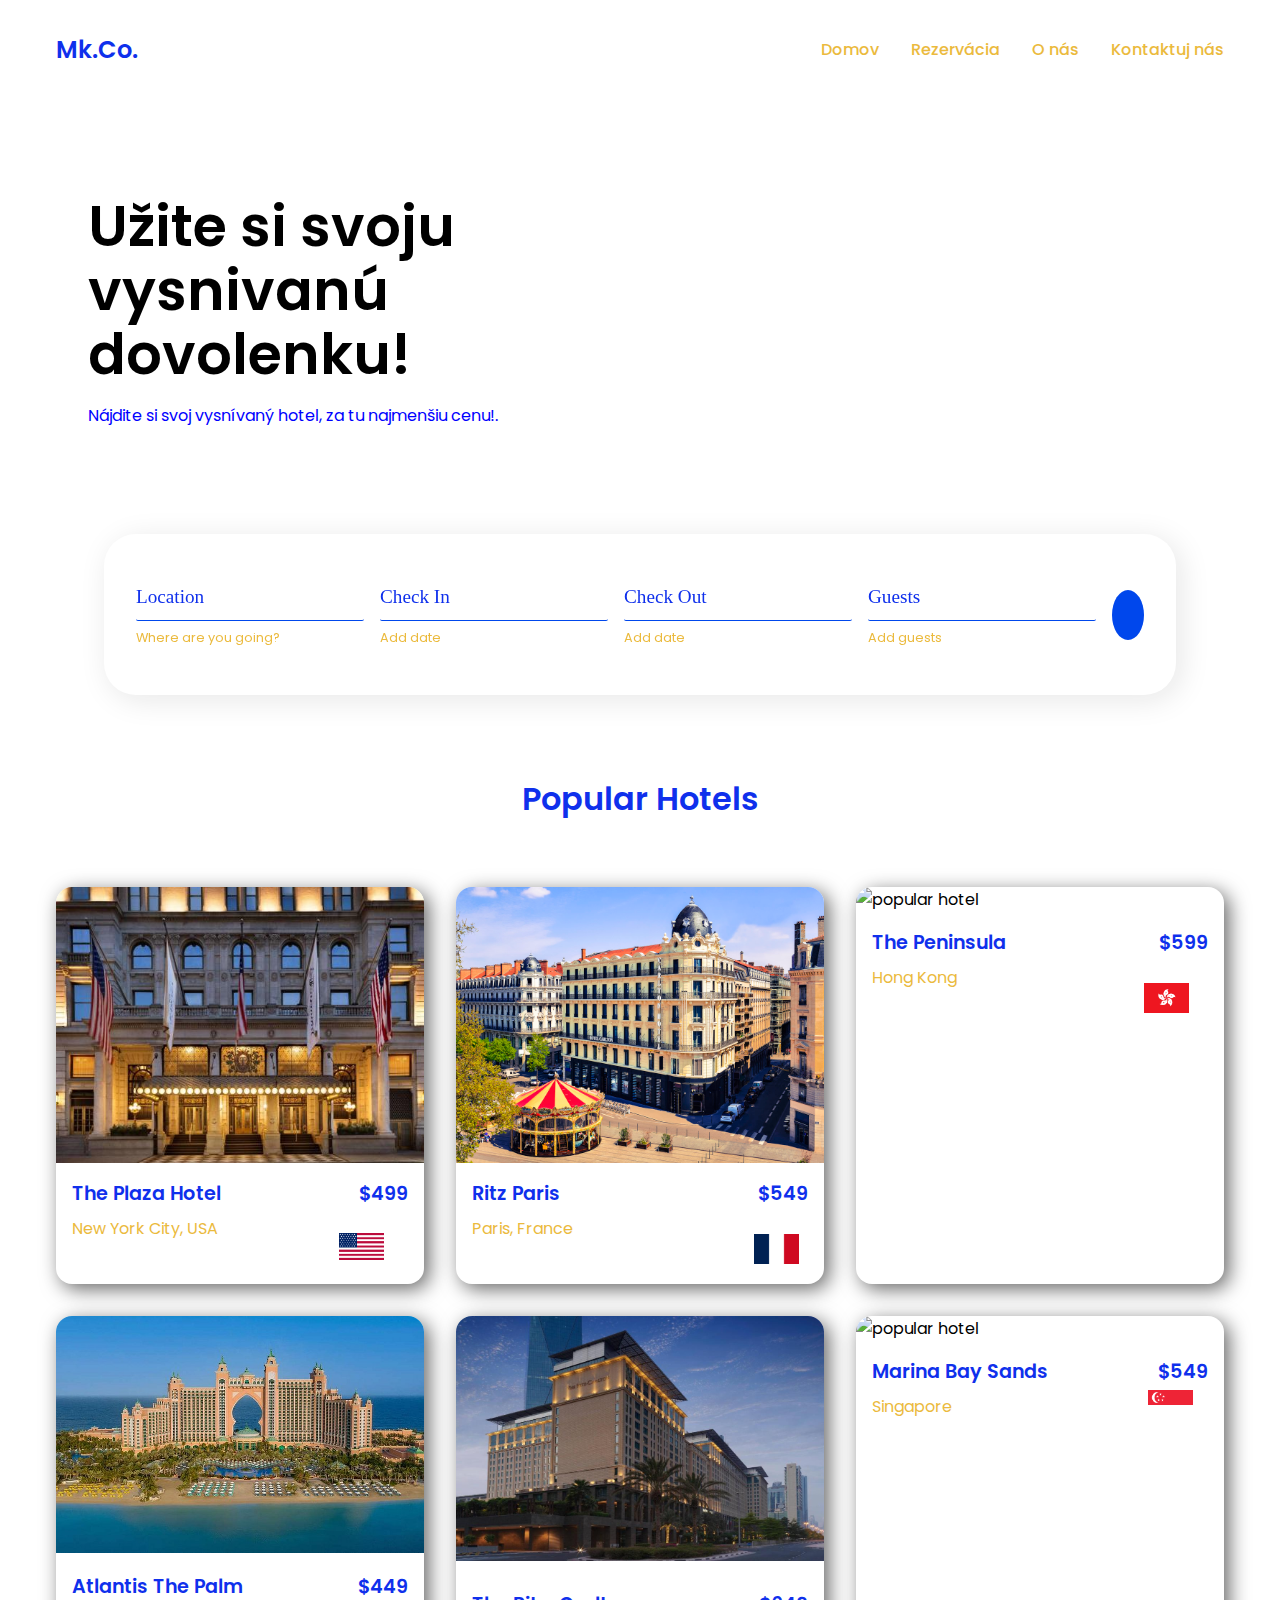
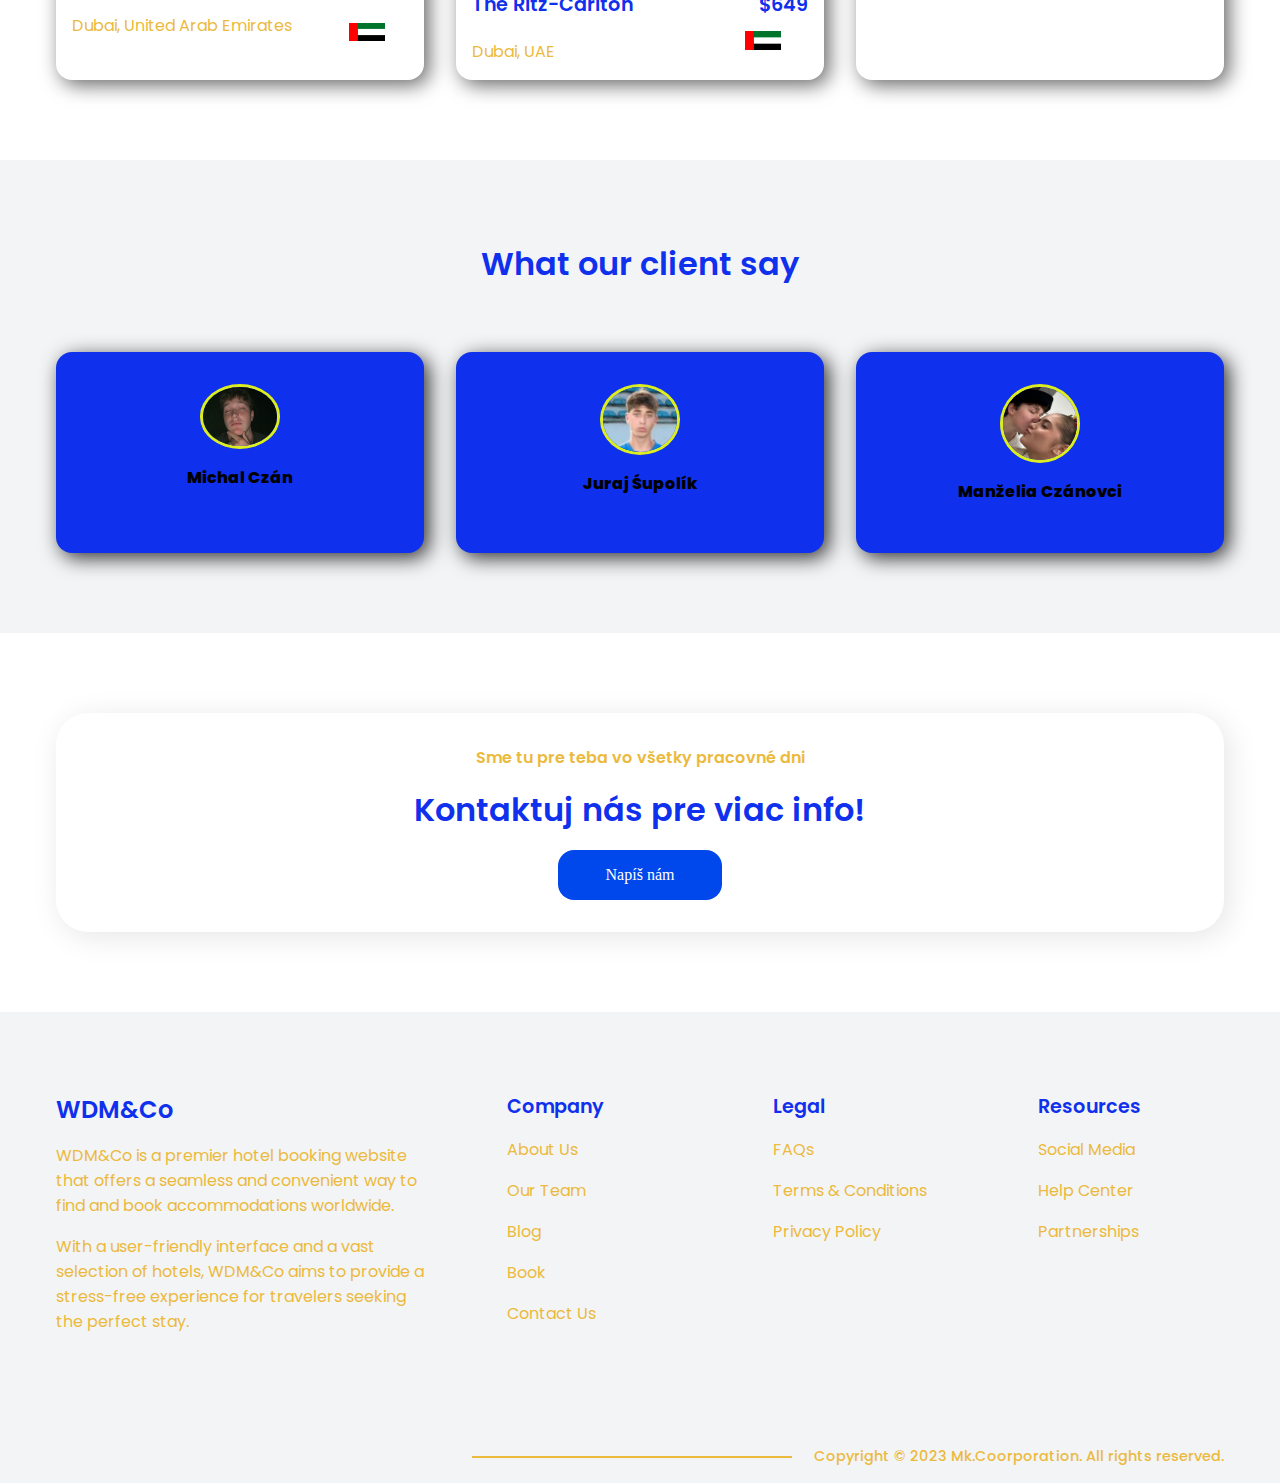
==== index.html @ 3f764daa "nvm" ====
<!DOCTYPE html>
<html lang="en">
  <head>
        <script src="https://kit.fontawesome.com/6d89e3ce5b.js" crossorigin="anonymous"></script>
        <meta charset="UTF-8" />
    <meta name="viewport" content="width=device-width, initial-scale=1.0" />
    <link
      href="https://cdn.jsdelivr.net/npm/remixicon@3.4.0/fonts/remixicon.css"
      rel="stylesheet"
      

    />
    <link rel="stylesheet" href="style.css" />
    <title>Web Design Mastery | WDM&Co</title>
  </head>
  <body>     
 
    <nav>
      <div class="nav__logo">Mk.Co.</div>
      <ul class="nav__links">
        <li class="link"><a href="index.html">Domov</a></li>
        <li class="link"><a href="rezervacia.html">Rezervácia</a></li>
        <li class="link"><a href="o nas.html">O nás</a></li>
        <li class="link"><a href="kontaktuj.html">Kontaktuj nás</a></li>
      </ul>
    </nav>
    <header class="section__container header__container">
      <div class="header__image__container">
        <div class="header__content">
          <h1>Užite si svoju vysnivanú dovolenku!</h1>
          <p>Nájdite si svoj vysnívaný hotel, za tu najmenšiu cenu!.</p>
        </div>
        <div class="booking__container">
          <form>
            <div class="form__group">
              <div class="input__group">
                <input type="text" />
                <label>Location</label>
              </div>
              <p>Where are you going?</p>
            </div>
            <div class="form__group">
              <div class="input__group">
                <input type="text" />
                <label>Check In</label>
              </div>
              <p>Add date</p>
            </div>
            <div class="form__group">
              <div class="input__group">
                <input type="text" />
                <label>Check Out</label>
              </div>
              <p>Add date</p>
            </div>
            <div class="form__group">
              <div class="input__group">
                <input type="text" />
                <label>Guests</label>
              </div>
              <p>Add guests</p>
            </div>
          </form>
          <button class="btn"><i class="ri-search-line"></i></button>
        </div>
      </div>
    </header>

    <section class="section__container popular__container">
      <h2 class="section__header">Popular Hotels</h2>
      <div class="popular__grid">
        <div class="popular__card">
          <img src="hotelll.jpg" alt="popular hotel" />
          <div class="popular__content">
            <div class="popular__card__header">
              <h4>The Plaza Hotel</h4>
              <h4>$499</h4>
            </div>
            <p>New York City, USA</p>
            <div class="usa">

                <img class="usa" src="usa.jpg" alt="vlajka">
            </div>
          </div>
        </div>
        <div class="popular__card">
          <img src="parishotel.jpg" alt="popular hotel" />
          <div class="popular__content">
            <div class="popular__card__header">
              <h4>Ritz Paris</h4>
              <div class="france">
                <img src="Flag_of_France.jpg" alt="fra">
              </div>
              <h4>$549</h4>
            </div>
            <p>Paris, France</p>
          </div>
        </div>
        <div class="popular__card">
          <img src="hotepls.jpg" alt="popular hotel" />
          <div class="popular__content">
            <div class="popular__card__header">
              <h4>The Peninsula</h4>
              <div class="honkkong">
                <img src="Flag_of_Hong_Kong.jpg" alt="honkkong">
              </div>
              <h4>$599</h4>
            </div>
            <p>Hong Kong</p>
          </div>
        </div>
        <div class="popular__card">
          <img src="dubajikhotel2.jpg" alt="popular hotel" />
          <div class="popular__content">
            <div class="popular__card__header">
              <h4>Atlantis The Palm</h4>
            <div class="uae1">              <img src="UAE.JPG" alt="uae1">
            </div>


              <h4>$449</h4>
            </div>
            <p>Dubai, United Arab Emirates</p>
          </div>
        </div>
        <div class="popular__card">
          <img src="dubaihotel.jpg" alt="popular hotel" />
          <div class="popular__content">
            <div class="popular__card__header">
              <h4>The Ritz-Carlton</h4>
              <div class="uae2">
                <img src="UAE.JPG" alt="uae2">
              </div>
              <h4>$649</h4>
            </div>
            <p>Dubai, UAE</p>
          </div>
        </div>
        <div class="popular__card">
          <img src="signhotel.jpg" alt="popular hotel" />
          <div class="popular__content">
            <div class="popular__card__header">
              <h4>Marina Bay Sands</h4>
              <div class="sign">
                <img src="sign.jpg" alt="signapore">

              </div>
              <h4>$549</h4>
            </div>
            <p>Singapore</p>
          </div>
        </div>
      </div>
    </section>

    <section class="client">
      <div class="section__container client__container">
        <h2 class="section__header">What our client say</h2>
        <div class="client__grid">
          <div class="client__card">
            <img src="IMG_1923.jpg" alt="client" />
            <h1>Michal Czán</h1>
            <i class="fa-solid fa-star"></i>
            <i class="fa-solid fa-star"></i>
            <i class="fa-solid fa-star"></i>
            <p>
              .
            </p>
          </div>
          <div class="client__card">
            <img src="IMG_3470 (1).jpg" alt="client" />
            <h1>Juraj Śupolík</h1>
            <i class="fa-solid fa-star"></i>
            <i class="fa-solid fa-star"></i>

            <p>


             .
            </p>
          </div>
          <div class="client__card">
            <div class="czanovci"><img src="53E61F3D-16E0-4D32-9222-6F4DFC616D36 (3).jpg" alt="client" />
            </div>
            <h1>Manželia Czánovci</h1>
                <i class="fa-solid fa-star"></i>
            <i class="fa-solid fa-star"></i>
            <i class="fa-solid fa-star"></i>
            <i class="fa-solid fa-star"></i>
            <i class="fa-solid fa-star"></i>
        
       
            <p> 

        
            </p>
          </div>
        </div>
      </div>
    </section>

    <section class="section__container">
      <div class="reward__container">
        <p>Sme tu pre teba vo všetky pracovné dni</p>
        <h4>Kontaktuj nás pre viac info!</h4>
        <button class="reward__btn">Napíš nám</button>
      </div>
    </section>

    <footer class="footer">
      <div class="section__container footer__container">
        <div class="footer__col">
          <h3>WDM&Co</h3>
          <p>
            WDM&Co is a premier hotel booking website that offers a seamless and
            convenient way to find and book accommodations worldwide.
          </p>
          <p>
            With a user-friendly interface and a vast selection of hotels,
            WDM&Co aims to provide a stress-free experience for travelers
            seeking the perfect stay.
          </p>
        </div>
        <div class="footer__col">
          <h4>Company</h4>
          <p>About Us</p>
          <p>Our Team</p>
          <p>Blog</p>
          <p>Book</p>
          <p>Contact Us</p>
        </div>
        <div class="footer__col">
          <h4>Legal</h4>
          <p>FAQs</p>
          <p>Terms & Conditions</p>
          <p>Privacy Policy</p>
        </div>
        <div class="footer__col">
          <h4>Resources</h4>
          <p>Social Media</p>
          <p>Help Center</p>
          <p>Partnerships</p>
        </div>
      </div>
      <div class="footer__bar">
        Copyright © 2023 Mk.Coorporation. All rights reserved.
      </div>
    </footer>
  </body>
</html>
---- style.css ----
@import url("https://fonts.googleapis.com/css2?family=Poppins:wght@400;500;600;700;800&display=swap");

:root {
  --primary-color: #0047ec;
  --primary-color-dark: #dcee1f;
  --text-dark: #0f30ec;
  --text-light: #ebba3d;
  --extra-light: #f3f4f6;
  --white: #ffffff;
  --max-width: 1200px;
}

* {
  margin: 0;
  padding: 0;

  box-sizing: border-box;
}

.section__container {
  max-width: var(--max-width);
  margin: auto;
  padding: 5rem 1rem;
}

.section__header {
  font-size: 2rem;
  font-weight: 600;
  color: var(--text-dark);
  text-align: center;
}

a {
  text-decoration: none;
}

img {
  width: 100%;
  display: flex;
}

body {
  font-family: "Poppins", sans-serif;
}

nav {
  max-width: var(--max-width);
  margin: auto;
  padding: 2rem 1rem;
  display: flex;
  align-items: center;
  justify-content: space-between;
}

.nav__logo {
  font-size: 1.5rem;
  font-weight: 600;
  color: var(--text-dark);
}

.nav__links {
  list-style: none;
  display: flex;
  align-items: center;
  gap: 2rem;
}

.link a {
  font-weight: 500;
  color: var(--text-light);
  transition: 0.3s;
}

.link a:hover {
  color: var(--primary-color);
}

.header__container {
  padding: 1rem 1rem 5rem 1rem;
}

.header__image__container {
  position: relative;
  min-height: 500px;
background-image: url(hotel-1.png);
  background-position: center center;
color: black;
  background-repeat: no-repeat;
  border-radius: 2rem;
}

.header__content {
  max-width: 600px;
  padding: 5rem 2rem;
}

.header__content h1 {
  margin-bottom: 1rem;
  font-size: 3.5rem;
  line-height: 4rem;
  font-weight: 600;

}

.header__content p {
  color: blue;
}

.booking__container {
  position: absolute;
  bottom: -5rem;
  left: 50%;
  transform: translateX(-50%);
  width: calc(100% - 6rem);
  display: flex;
  align-items: center;
  gap: 1rem;
  padding: 3rem 2rem;
  border-radius: 2rem;
  background-image: rgba(56, 33, 204, 0.7);
  -webkit-backdrop-filter: blur(10px);
  backdrop-filter: blur(10px);
  box-shadow: 5px 5px 30px rgba(19, 19, 17, 0.1);
}

.booking__container form {
  width: 100%;
  flex: 1;
  display: grid;
  grid-template-columns: repeat(4, 1fr);
  gap: 1rem;
}

.booking__container .input__group {
  width: 100%;
  position: relative;
}

.booking__container label {
  position: absolute;
  top: 50%;
  left: 0;
  transform: translateY(-50%);
  font-size: 1.2rem;
  font-weight: 500;
  color: var(--text-dark);
  pointer-events: none;
  transition: 0.3s;
}

.booking__container input {
  width: 100%;
  padding: 10px 0;
  font-size: 1rem;
  outline: none;
  border: none;
  background-color: transparent;
  border-bottom: 1px solid var(--primary-color);
  color: var(--text-dark);
}

.booking__container input:focus ~ label {
  font-size: 0.8rem;
  top: 0;
}

.booking__container .form__group p {
  margin-top: 0.5rem;
  font-size: 0.8rem;
  color: var(--text-light);
}

.booking__container .btn {
  padding: 1rem;
  outline: none;
  border: none;
  font-size: 1.5rem;
  color: var(--white);
  background-color: var(--primary-color);
  border-radius: 100%;
  cursor: pointer;
  transition: 0.3s;
}
.usa{
    position: relative;
    height: 3vh;
    width: 5vh;
    left: 70%;
    bottom: 30%;
}
.france{
    position: relative;
    height: 3vh;
    width: 5vh;
    left: 35%;
    top: 6vh;
    
}
.honkkong{
    position: relative;
    height: 3vh;
    width: 5vh;
    top: 6vh;
    left: 25%;
    
}
.uae1{
position: relative;
height: 4vh;
width: 4vh;
top: 6vh;
left: 20%;
}
.uae2{
    position: relative;
    height: 6vh;
    width: 4vh;
    top: 6vh;

    left: 20%;
}
.sign{
    position: relative;
    height: 3vh;
    width: 5vh;
    top: 3.5vh;
    left: 20%;


}
.booking__container .btn:hover {
  background-color: var(--primary-color-dark);
}

.popular__grid {
  margin-top: 4rem;
  display: grid;
  grid-template-columns: repeat(3, 1fr);
  gap: 2rem;
}

.popular__card {
  overflow: hidden;
  border-radius: 1rem;
  box-shadow: 5px 5px 20px rgba(0, 0, 0, 0.6);
}

.popular__content {
  padding: 1rem;
}

.popular__card__header {
  display: flex;
  align-items: center;
  justify-content: space-between;
  gap: 1rem;
  margin-bottom: 0.5rem;
}

.popular__card__header h4 {
  font-size: 1.2rem;
  font-weight: 600;
  color: var(--text-dark);
}

.popular__content p {
  color: var(--text-light);
}

.client {
  background-color: var(--extra-light);
}

.client__grid {
  margin-top: 4rem;
  display: grid;
  grid-template-columns: repeat(3, 1fr);
  gap: 2rem;
}

.client__card {
  padding: 2rem;
  background-color: #0f30ec;
  border-radius: 1rem;
  box-shadow: 5px 5px 20px rgba(0, 0, 0, 0.8);
  text-align: center;

}

.client__card img {
  max-width: 80px;
  margin: auto;
  margin-bottom: 1rem;
  border-radius: 50%;
  border-style: solid;
  border-color: #dcee1f;
}
.client__card h1{
  text-align: center;
  font-size: medium;
  font-weight: 800;

}
.client__card p {
  text-align: center;
  color: var(--text-dark);
}


.fa-star{
color: yellow;
justify-content: space-between ;
align-items: center;
border-style: hidden;
border-color: black;


}

.reward__container {
  padding: 2rem;
  text-align: center;
  border-radius: 2rem;
  box-shadow: 5px 5px 30px rgba(0, 0, 0, 0.1);
}

.reward__container p {
  margin-bottom: 1rem;
  font-weight: 600;
  color: var(--text-light);
}

.reward__container h4 {
  max-width: 500px;
  margin: auto;
  margin-bottom: 1rem;
  font-size: 2rem;
  font-weight: 600;
  color: var(--text-dark);
}

.reward__btn {
  padding: 1rem 3rem;
  outline: none;
  border: none;
  font-size: 1rem;
  color: var(--white);
  background-color: var(--primary-color);
  border-radius: 1rem;
  cursor: pointer;
  transition: 0.3s;
}

.reward__btn:hover {
  background-color: var(--primary-color-dark);
}

.footer {
  background-color: var(--extra-light);
}

.footer__container {
  display: grid;
  grid-template-columns: 2fr repeat(3, 1fr);
  gap: 5rem;
}

.footer__col h3 {
  margin-bottom: 1rem;
  font-size: 1.5rem;
  font-weight: 600;
  color: var(--text-dark);
}

.footer__col h4 {
  margin-bottom: 1rem;
  font-size: 1.2rem;
  font-weight: 600;
  color: var(--text-dark);
}

.footer__col p {
  margin-bottom: 1rem;
  color: var(--text-light);
  cursor: pointer;
  transition: 0.3s;
}

.footer__col p:hover {
  color: var(--text-dark);
}

.footer__bar {
  position: relative;
  max-width: var(--max-width);
  margin: auto;
  padding: 1rem;
  font-size: 0.9rem;
  font-weight: 500;
  color: var(--text-light);
  text-align: right;
  overflow: hidden;
}

.footer__bar::before {
  position: absolute;
  content: "";
  top: 50%;
  right: 28rem;
  transform: translateY(-50%);
  width: 20rem;
  height: 2px;
  background-color: var(--text-light);
}

@media (width < 900px) {
  .booking__container form {
    grid-template-columns: repeat(2, 1fr);
  }

  .popular__grid {
    grid-template-columns: repeat(2, 1fr);
    gap: 1rem;
  }

  .client__grid {
    grid-template-columns: repeat(2, 1fr);
    gap: 1rem;
  }

  .footer__container {
    grid-template-columns: repeat(2, 1fr);
  }
}

@media (width < 600px) {
  .nav__links {
    display: none;
  }

  .header__container {
    padding-bottom: 25rem;
  }

  .booking__container {
    flex-direction: column;
    bottom: -25rem;
  }

  .booking__container form {
    grid-template-columns: repeat(1, 1fr);
  }

  .popular__grid {
    grid-template-columns: repeat(1, 1fr);
  }

  .client__grid {
    grid-template-columns: repeat(1, 1fr);
  }

  .footer__container {
    gap: 2rem;
  }
}


div.elem-group {
  margin: 20px 0;
}

div.elem-group.inlined {
  width: 49%;
  display: inline-block;
  float: left;
  margin-left: 1%;
}

label {
  display: block;
  font-family: 'Nanum Gothic';
  padding-bottom: 10px;
  font-size: 1.25em;
}

input, select, textarea {
  border-radius: 2px;
  border: 2px solid #777;
  box-sizing: border-box;
  font-size: 1.25em;
  font-family: 'Nanum Gothic';
  width: 100%;
  padding: 10px;
  
}

div.elem-group.inlined input {
  width: 95%;
  display: inline-block;
}

textarea {
  height: 250px;
}

hr {
  border: 1px dotted #ccc;
}

button {
  height: 50px;
  background: orange;
  border: none;
  color: white;
  font-size: 1.25em;
  font-family: 'Nanum Gothic';
  border-radius: 4px;
  cursor: pointer;
}

button:hover {
  border: 2px solid black;
}
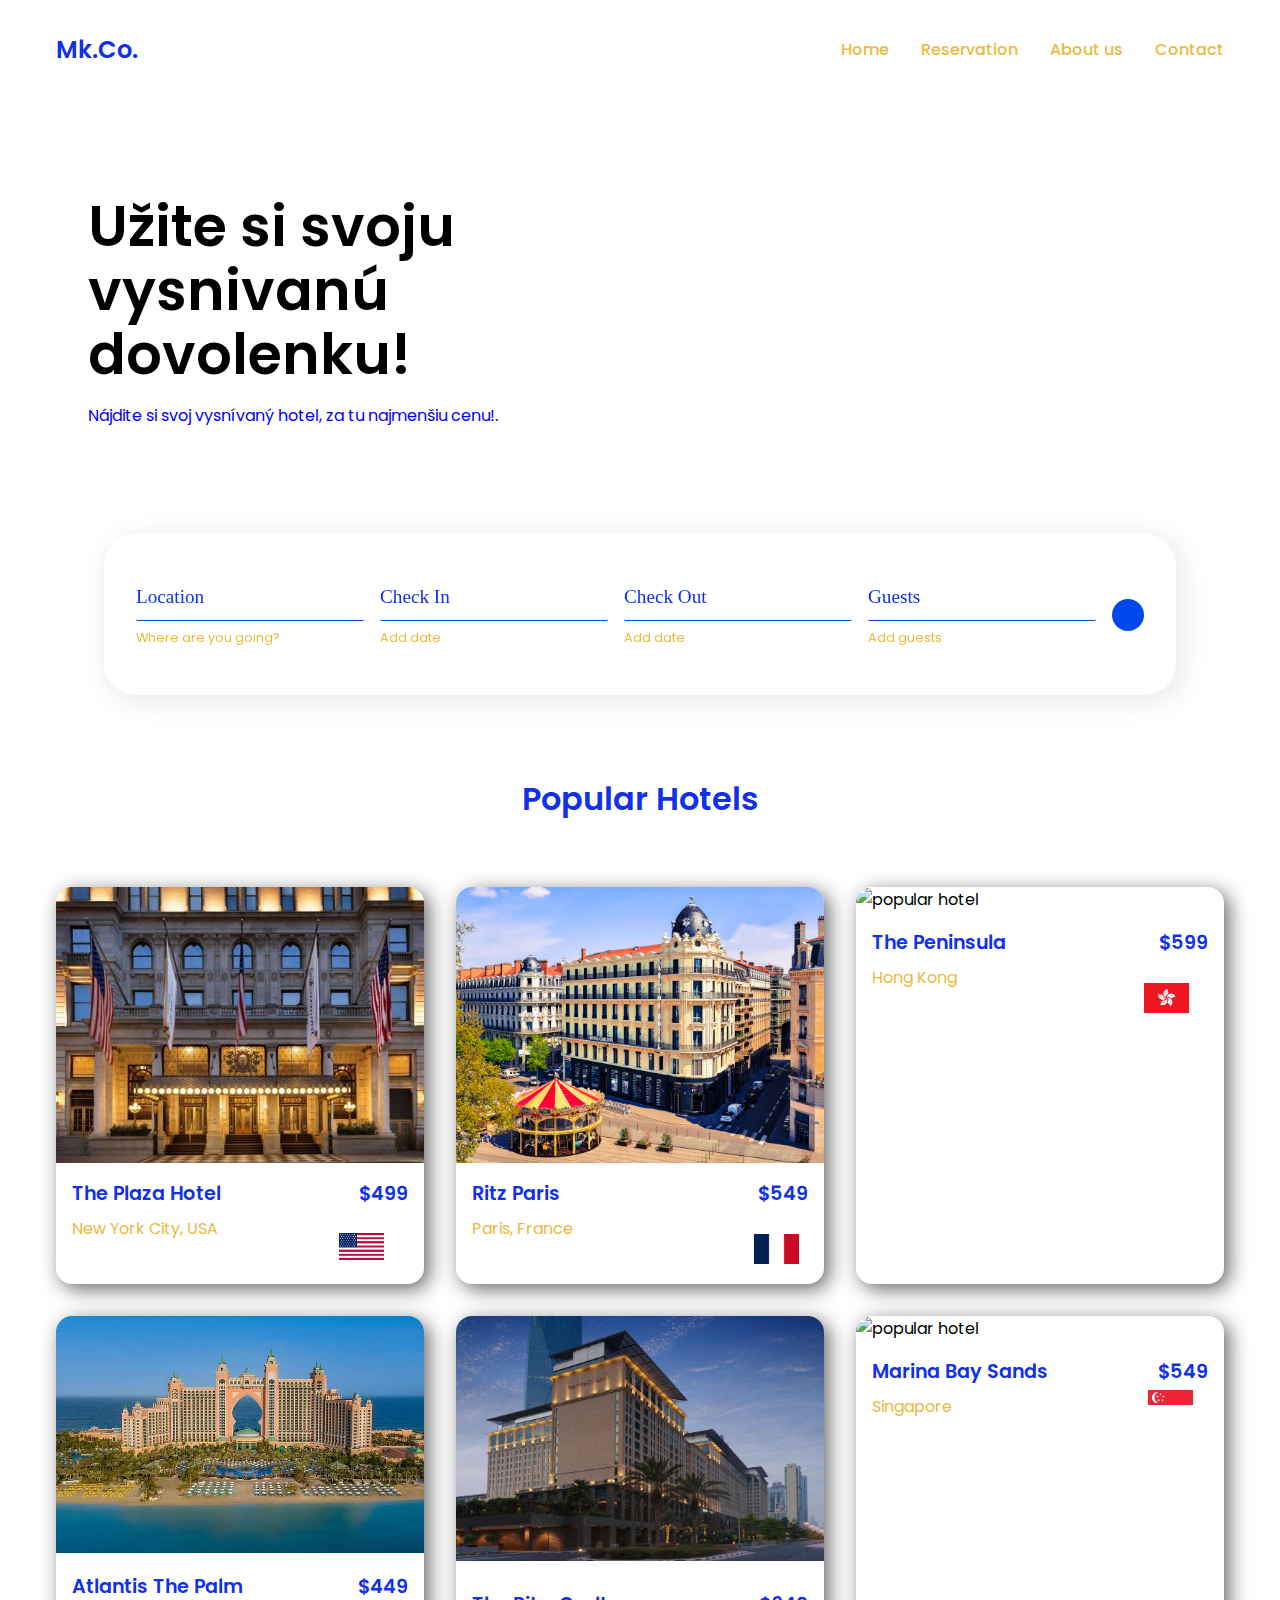
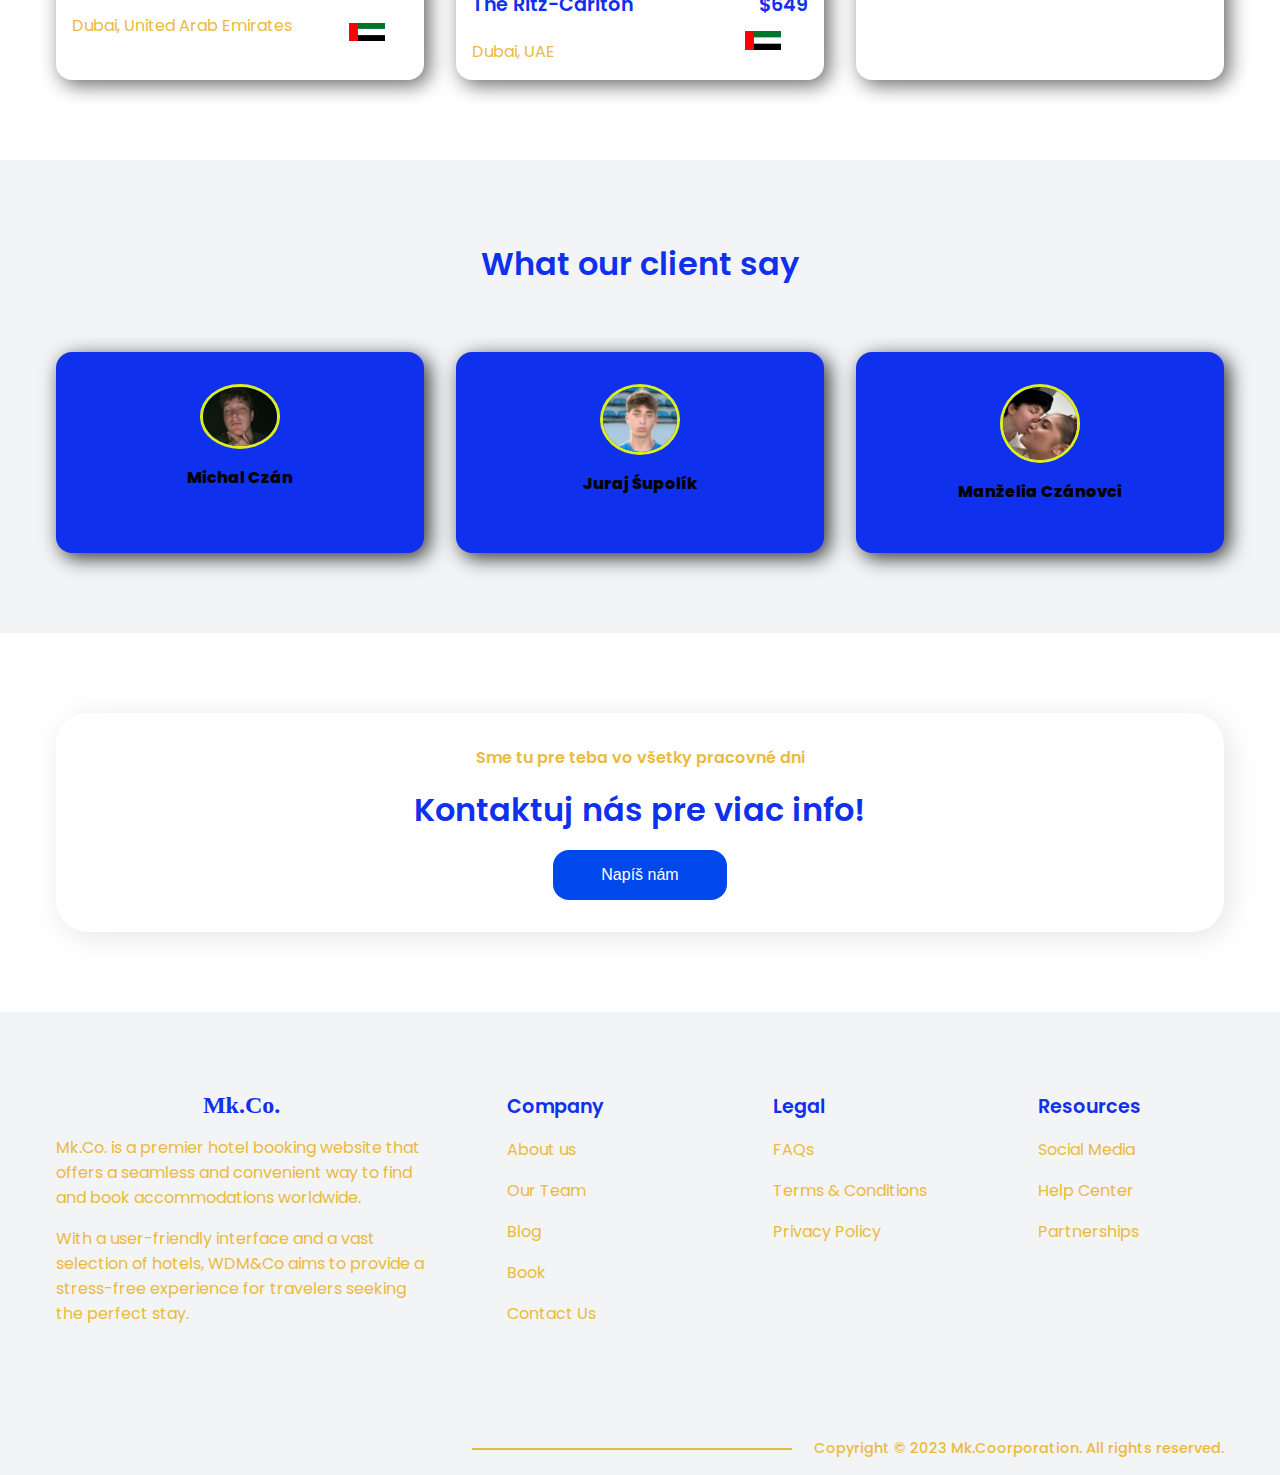
==== commit c5813b84: "hgxg" ====
--- a/index.html
+++ b/index.html
@@ -1,27 +1,27 @@
 <!DOCTYPE html>
 <html lang="en">
   <head>
-        <script src="https://kit.fontawesome.com/6d89e3ce5b.js" crossorigin="anonymous"></script>
-        <meta charset="UTF-8" />
+    <script
+      src="https://kit.fontawesome.com/6d89e3ce5b.js"
+      crossorigin="anonymous"
+    ></script>
+    <meta charset="UTF-8" />
     <meta name="viewport" content="width=device-width, initial-scale=1.0" />
     <link
       href="https://cdn.jsdelivr.net/npm/remixicon@3.4.0/fonts/remixicon.css"
       rel="stylesheet"
-      
-
     />
     <link rel="stylesheet" href="style.css" />
     <title>Web Design Mastery | WDM&Co</title>
   </head>
-  <body>     
- 
+  <body>
     <nav>
       <div class="nav__logo">Mk.Co.</div>
       <ul class="nav__links">
-        <li class="link"><a href="index.html">Domov</a></li>
-        <li class="link"><a href="rezervacia.html">Rezervácia</a></li>
-        <li class="link"><a href="o nas.html">O nás</a></li>
-        <li class="link"><a href="kontaktuj.html">Kontaktuj nás</a></li>
+        <li class="link"><a href="index.html">Home</a></li>
+        <li class="link"><a href="rezervacia.html">Reservation</a></li>
+        <li class="link"><a href="o nas.html">About us</a></li>
+        <li class="link"><a href="kontaktuj.html">Contact</a></li>
       </ul>
     </nav>
     <header class="section__container header__container">
@@ -78,8 +78,7 @@
             </div>
             <p>New York City, USA</p>
             <div class="usa">
-
-                <img class="usa" src="usa.jpg" alt="vlajka">
+              <img class="usa" src="usa.jpg" alt="vlajka" />
             </div>
           </div>
         </div>
@@ -89,7 +88,7 @@
             <div class="popular__card__header">
               <h4>Ritz Paris</h4>
               <div class="france">
-                <img src="Flag_of_France.jpg" alt="fra">
+                <img src="Flag_of_France.jpg" alt="fra" />
               </div>
               <h4>$549</h4>
             </div>
@@ -102,7 +101,7 @@
             <div class="popular__card__header">
               <h4>The Peninsula</h4>
               <div class="honkkong">
-                <img src="Flag_of_Hong_Kong.jpg" alt="honkkong">
+                <img src="Flag_of_Hong_Kong.jpg" alt="honkkong" />
               </div>
               <h4>$599</h4>
             </div>
@@ -114,9 +113,7 @@
           <div class="popular__content">
             <div class="popular__card__header">
               <h4>Atlantis The Palm</h4>
-            <div class="uae1">              <img src="UAE.JPG" alt="uae1">
-            </div>
-
+              <div class="uae1"><img src="UAE.JPG" alt="uae1" /></div>
 
               <h4>$449</h4>
             </div>
@@ -129,7 +126,7 @@
             <div class="popular__card__header">
               <h4>The Ritz-Carlton</h4>
               <div class="uae2">
-                <img src="UAE.JPG" alt="uae2">
+                <img src="UAE.JPG" alt="uae2" />
               </div>
               <h4>$649</h4>
             </div>
@@ -142,8 +139,7 @@
             <div class="popular__card__header">
               <h4>Marina Bay Sands</h4>
               <div class="sign">
-                <img src="sign.jpg" alt="signapore">
-
+                <img src="sign.jpg" alt="signapore" />
               </div>
               <h4>$549</h4>
             </div>
@@ -163,9 +159,7 @@
             <i class="fa-solid fa-star"></i>
             <i class="fa-solid fa-star"></i>
             <i class="fa-solid fa-star"></i>
-            <p>
-              .
-            </p>
+            <p>.</p>
           </div>
           <div class="client__card">
             <img src="IMG_3470 (1).jpg" alt="client" />
@@ -173,27 +167,23 @@
             <i class="fa-solid fa-star"></i>
             <i class="fa-solid fa-star"></i>
 
-            <p>
-
-
-             .
-            </p>
+            <p>.</p>
           </div>
           <div class="client__card">
-            <div class="czanovci"><img src="53E61F3D-16E0-4D32-9222-6F4DFC616D36 (3).jpg" alt="client" />
+            <div class="czanovci">
+              <img
+                src="53E61F3D-16E0-4D32-9222-6F4DFC616D36 (3).jpg"
+                alt="client"
+              />
             </div>
             <h1>Manželia Czánovci</h1>
-                <i class="fa-solid fa-star"></i>
-            <i class="fa-solid fa-star"></i>
-            <i class="fa-solid fa-star"></i>
-            <i class="fa-solid fa-star"></i>
-            <i class="fa-solid fa-star"></i>
-        
-       
-            <p> 
-
-        
-            </p>
+            <i class="fa-solid fa-star"></i>
+            <i class="fa-solid fa-star"></i>
+            <i class="fa-solid fa-star"></i>
+            <i class="fa-solid fa-star"></i>
+            <i class="fa-solid fa-star"></i>
+
+            <p></p>
           </div>
         </div>
       </div>
@@ -210,9 +200,9 @@
     <footer class="footer">
       <div class="section__container footer__container">
         <div class="footer__col">
-          <h3>WDM&Co</h3>
+          <h3>Mk.Co.</h3>
           <p>
-            WDM&Co is a premier hotel booking website that offers a seamless and
+            Mk.Co. is a premier hotel booking website that offers a seamless and
             convenient way to find and book accommodations worldwide.
           </p>
           <p>
@@ -223,14 +213,14 @@
         </div>
         <div class="footer__col">
           <h4>Company</h4>
-          <p>About Us</p>
+          <p>About us</p>
           <p>Our Team</p>
           <p>Blog</p>
           <p>Book</p>
           <p>Contact Us</p>
         </div>
         <div class="footer__col">
-          <h4>Legal</h4>
+          <h4 class="">Legal</h4>
           <p>FAQs</p>
           <p>Terms & Conditions</p>
           <p>Privacy Policy</p>
@@ -247,4 +237,4 @@
       </div>
     </footer>
   </body>
-</html>+</html>
--- a/style.css
+++ b/style.css
@@ -507,17 +507,111 @@
   border: 1px dotted #ccc;
 }
 
-button {
-  height: 50px;
-  background: orange;
-  border: none;
-  color: white;
-  font-size: 1.25em;
-  font-family: 'Nanum Gothic';
-  border-radius: 4px;
-  cursor: pointer;
-}
+
 
 button:hover {
   border: 2px solid black;
 }
+
+.container {
+    display: flex;
+    overflow: hidden;
+    justify-content: center;
+    align-items: center;
+    padding top: 10vh;
+    height: 100vh;
+    
+    align-items: center;
+    justify-content: center;
+position: relative;
+bottom: 17vh;
+
+
+    
+  }
+  .container > div {
+    background-color: #f1f1f1;
+box-shadow: 10px 5px rgba(0, 0, 0, 0.1);
+text-align: center;
+
+    font-size: 30px;
+
+    align-items: center;
+    justify-content: center;
+    width: 80%;
+    height: 80%;
+
+   
+    }
+h3{
+
+  font-family: 'Abril Fatface', serif;
+text-align: center;
+color: blue;
+font-weight: 800;
+font-size: larger;
+}
+.nvmm{
+padding: 15px 10px 10px 20px;
+overflow: visible;
+font-size: smaller;
+color: rgb(0, 0, 0);
+font-family:  'Heebo', sans-serif;
+color: #0f30ec;
+}
+.wlcm{
+
+font-weight: 100;
+font-size: smaller;
+color: black;
+font-family: 'Heebo', sans-serif;
+
+padding:4vh 1vh 5vh 2vh ;
+}
+.fa-sun{
+justify-content: space-between;
+align-items: center;
+position: initial;
+color: rgb(211, 211, 18);
+
+
+
+
+
+}
+.nadpis{
+
+position: relative;
+bottom: 15vh;
+left: 47vh;
+font-weight: bold;
+font-family: 'Lucida Sans', 'Lucida Sans Regular', 'Lucida Grande', 'Lucida Sans Unicode', Geneva, Verdana, sans-serif;
+font-size: x-large;
+color: brown;
+
+
+}
+.ktosme{
+  position: relative;
+bottom: 10vh;
+left: 56vh;
+font-weight: 800;
+font-family: Verdana, Geneva, Tahoma, sans-serif;
+font-size: x-large;
+color: rgb(236, 97, 17);
+}
+.kontakt{
+  display: flex;
+
+  overflow: hidden;
+  justify-content: center;
+  align-items: center;
+  padding top: 10vh;
+  height: 100vh;
+  
+  align-items: center;
+  justify-content: center;
+position: relative;
+bottom: 17vh;
+
+}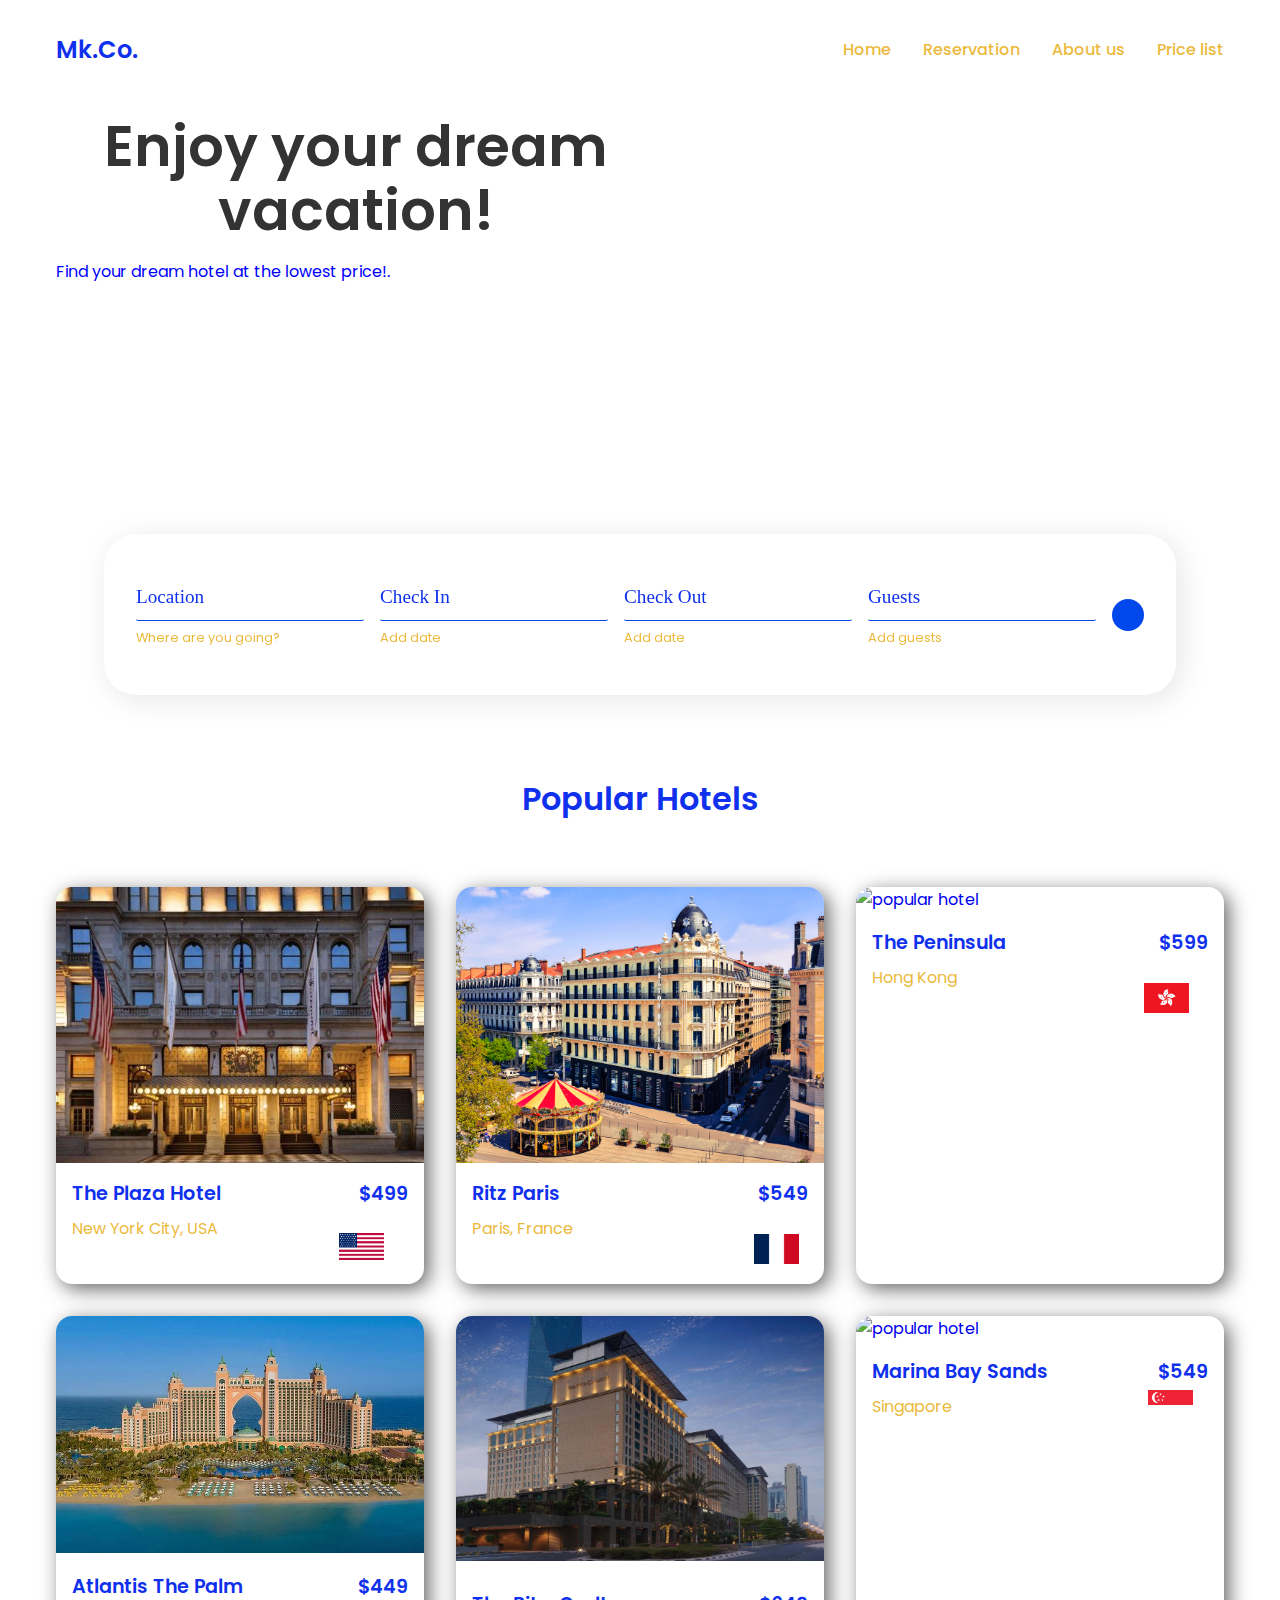
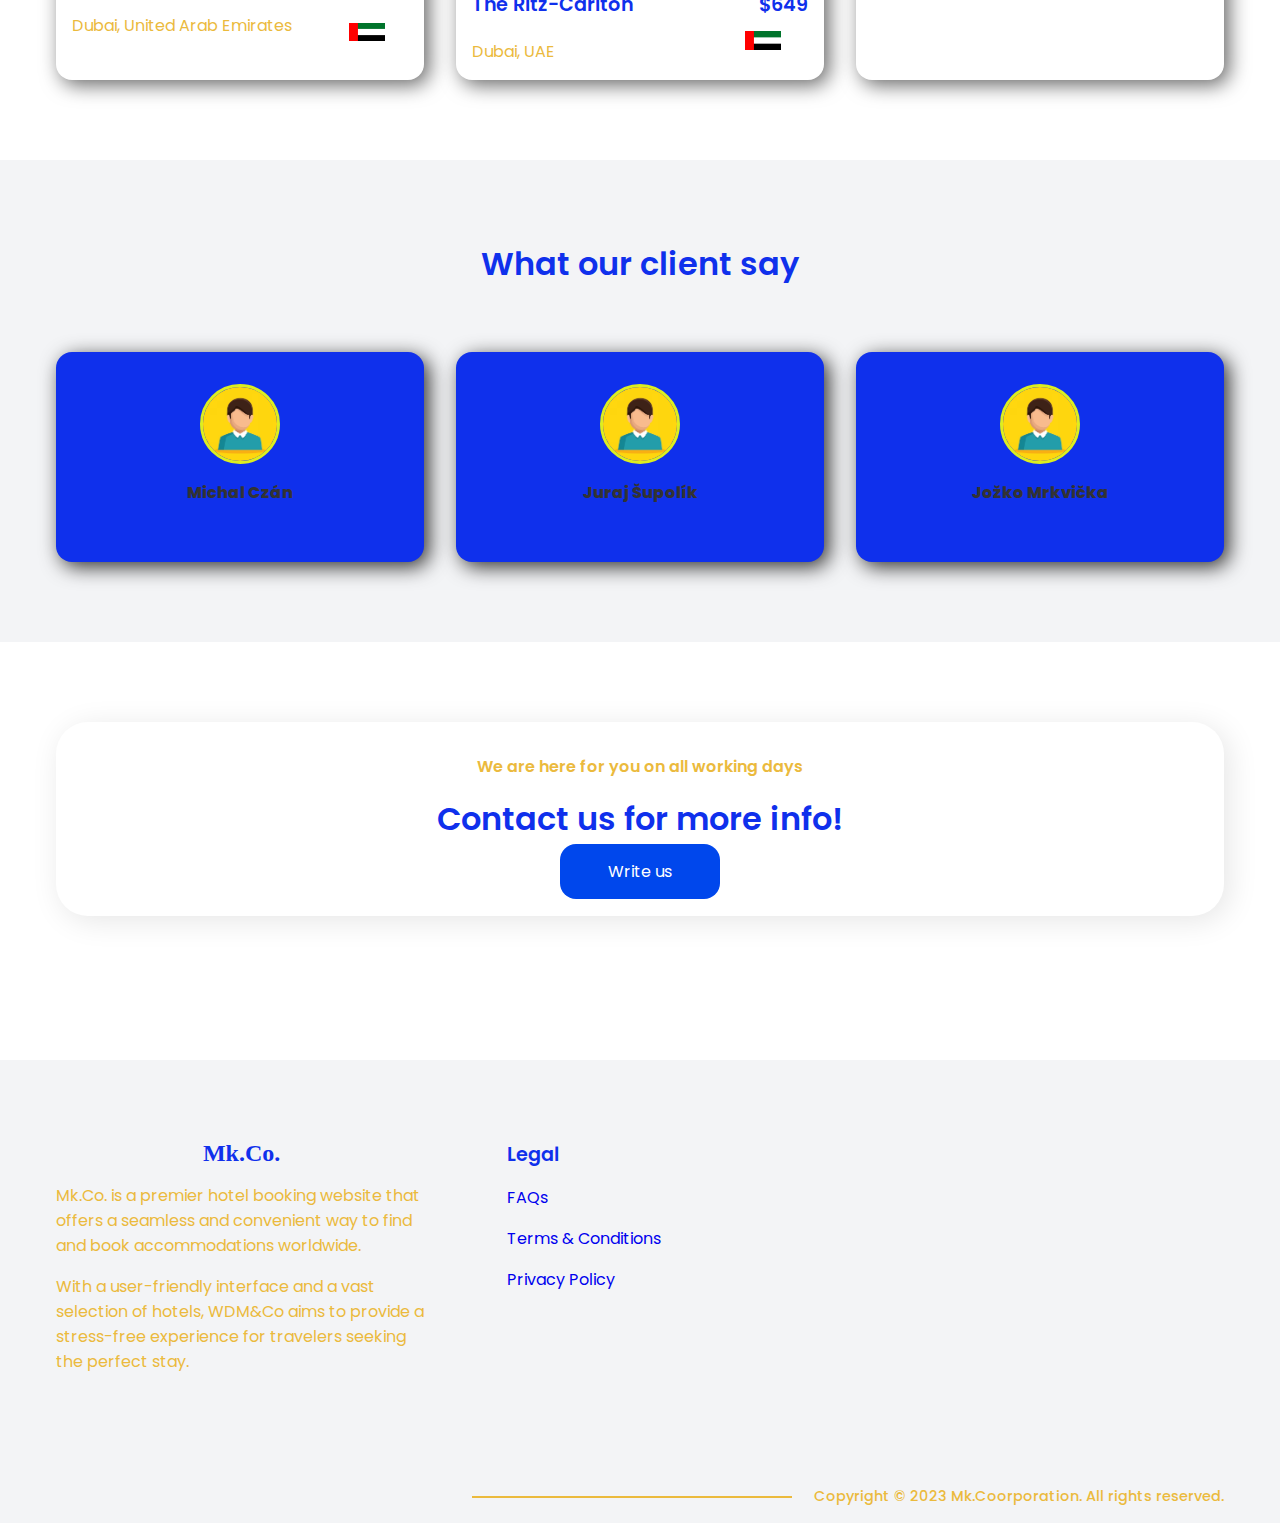
==== commit 3be011d3: "finiš" ====
--- a/index.html
+++ b/index.html
@@ -21,14 +21,14 @@
         <li class="link"><a href="index.html">Home</a></li>
         <li class="link"><a href="rezervacia.html">Reservation</a></li>
         <li class="link"><a href="o nas.html">About us</a></li>
-        <li class="link"><a href="kontaktuj.html">Contact</a></li>
+        <li class="link"><a href="price.html">Price list</a></li>
       </ul>
     </nav>
     <header class="section__container header__container">
       <div class="header__image__container">
         <div class="header__content">
-          <h1>Užite si svoju vysnivanú dovolenku!</h1>
-          <p>Nájdite si svoj vysnívaný hotel, za tu najmenšiu cenu!.</p>
+          <h1>Enjoy your dream vacation!</h1>
+          <p>Find your dream hotel at the lowest price!.</p>
         </div>
         <div class="booking__container">
           <form>
@@ -70,7 +70,12 @@
       <h2 class="section__header">Popular Hotels</h2>
       <div class="popular__grid">
         <div class="popular__card">
-          <img src="hotelll.jpg" alt="popular hotel" />
+          <a
+            href="https://www.theplazany.com
+          "
+          >
+            <img src="hotelll.jpg" alt="popular hotel"
+          /></a>
           <div class="popular__content">
             <div class="popular__card__header">
               <h4>The Plaza Hotel</h4>
@@ -83,7 +88,9 @@
           </div>
         </div>
         <div class="popular__card">
-          <img src="parishotel.jpg" alt="popular hotel" />
+          <a href="https://www.ritzparis.com"
+            ><img src="parishotel.jpg" alt="popular hotel"
+          /></a>
           <div class="popular__content">
             <div class="popular__card__header">
               <h4>Ritz Paris</h4>
@@ -96,7 +103,10 @@
           </div>
         </div>
         <div class="popular__card">
-          <img src="hotepls.jpg" alt="popular hotel" />
+          <a
+            href="https://www.peninsula.com/en/global-pages/the-peninsula-promise?gad_source=1&gclid=CjwKCAiA1-6sBhAoEiwArqlGPvwwRHG0YRZqntDMFF06FeLiZ5SuM31DNcSFzsLIqOpY1vAxNLNoRxoCZNIQAvD_BwE&gclsrc=aw.ds"
+            ><img src="hotepls.jpg" alt="popular hotel"
+          /></a>
           <div class="popular__content">
             <div class="popular__card__header">
               <h4>The Peninsula</h4>
@@ -109,7 +119,10 @@
           </div>
         </div>
         <div class="popular__card">
-          <img src="dubajikhotel2.jpg" alt="popular hotel" />
+          <a
+            href="https://www.atlantis.com/dubai?utm_source=googleplaces&utm_medium=location&utm_campaign=atp&utm_content=listing"
+            ><img src="dubajikhotel2.jpg" alt="popular hotel"
+          /></a>
           <div class="popular__content">
             <div class="popular__card__header">
               <h4>Atlantis The Palm</h4>
@@ -121,7 +134,10 @@
           </div>
         </div>
         <div class="popular__card">
-          <img src="dubaihotel.jpg" alt="popular hotel" />
+          <a
+            href="https://www.ritzcarlton.com/?nst=paid&cid=PAI_GLB00050JC_GLE000BM3Q_GLF000OP0E&ppc=ppc&pId=uktbppc&gad_source=1&gclid=CjwKCAiA1-6sBhAoEiwArqlGPoF0sQJwZi7a8mpRFqJFbE1KQzXIVxW2b7a_mwZ-NjnNMYn68g_-jhoCvDgQAvD_BwE&gclsrc=aw.ds"
+            ><img src="dubaihotel.jpg" alt="popular hotel"
+          /></a>
           <div class="popular__content">
             <div class="popular__card__header">
               <h4>The Ritz-Carlton</h4>
@@ -134,7 +150,11 @@
           </div>
         </div>
         <div class="popular__card">
-          <img src="signhotel.jpg" alt="popular hotel" />
+          <a
+            href="https://www.marinabaysands.com
+          "
+            ><img src="signhotel.jpg" alt="popular hotel"
+          /></a>
           <div class="popular__content">
             <div class="popular__card__header">
               <h4>Marina Bay Sands</h4>
@@ -154,7 +174,10 @@
         <h2 class="section__header">What our client say</h2>
         <div class="client__grid">
           <div class="client__card">
-            <img src="IMG_1923.jpg" alt="client" />
+            <img
+              src="businessman-character-avatar-isolated_24877-60111 (1).jpg"
+              alt="client"
+            />
             <h1>Michal Czán</h1>
             <i class="fa-solid fa-star"></i>
             <i class="fa-solid fa-star"></i>
@@ -162,8 +185,11 @@
             <p>.</p>
           </div>
           <div class="client__card">
-            <img src="IMG_3470 (1).jpg" alt="client" />
-            <h1>Juraj Śupolík</h1>
+            <img
+              src="businessman-character-avatar-isolated_24877-60111 (1).jpg"
+              alt="client"
+            />
+            <h1>Juraj Šupolík</h1>
             <i class="fa-solid fa-star"></i>
             <i class="fa-solid fa-star"></i>
 
@@ -172,11 +198,11 @@
           <div class="client__card">
             <div class="czanovci">
               <img
-                src="53E61F3D-16E0-4D32-9222-6F4DFC616D36 (3).jpg"
+                src="businessman-character-avatar-isolated_24877-60111 (1).jpg"
                 alt="client"
               />
             </div>
-            <h1>Manželia Czánovci</h1>
+            <h1>Jožko Mrkvička</h1>
             <i class="fa-solid fa-star"></i>
             <i class="fa-solid fa-star"></i>
             <i class="fa-solid fa-star"></i>
@@ -191,9 +217,9 @@
 
     <section class="section__container">
       <div class="reward__container">
-        <p>Sme tu pre teba vo všetky pracovné dni</p>
-        <h4>Kontaktuj nás pre viac info!</h4>
-        <button class="reward__btn">Napíš nám</button>
+        <p>We are here for you on all working days</p>
+        <h4>Contact us for more info!</h4>
+        <a href="kontaktuj.html" class="reward__btn">Write us</a>
       </div>
     </section>
 
@@ -211,25 +237,12 @@
             seeking the perfect stay.
           </p>
         </div>
-        <div class="footer__col">
-          <h4>Company</h4>
-          <p>About us</p>
-          <p>Our Team</p>
-          <p>Blog</p>
-          <p>Book</p>
-          <p>Contact Us</p>
-        </div>
+
         <div class="footer__col">
           <h4 class="">Legal</h4>
-          <p>FAQs</p>
-          <p>Terms & Conditions</p>
-          <p>Privacy Policy</p>
-        </div>
-        <div class="footer__col">
-          <h4>Resources</h4>
-          <p>Social Media</p>
-          <p>Help Center</p>
-          <p>Partnerships</p>
+          <p><a href="FAQ.html">FAQs</a></p>
+          <p><a href="TAC.html">Terms & Conditions</a></p>
+          <p class="pp"><a href="privacy.html">Privacy Policy</a></p>
         </div>
       </div>
       <div class="footer__bar">
--- a/style.css
+++ b/style.css
@@ -91,7 +91,7 @@
 
 .header__content {
   max-width: 600px;
-  padding: 5rem 2rem;
+
 }
 
 .header__content h1 {
@@ -357,6 +357,7 @@
 
 .footer {
   background-color: var(--extra-light);
+  margin-top: 5%;
 }
 
 .footer__container {
@@ -461,6 +462,7 @@
 
   .footer__container {
     gap: 2rem;
+
   }
 }
 
@@ -513,36 +515,7 @@
   border: 2px solid black;
 }
 
-.container {
-    display: flex;
-    overflow: hidden;
-    justify-content: center;
-    align-items: center;
-    padding top: 10vh;
-    height: 100vh;
-    
-    align-items: center;
-    justify-content: center;
-position: relative;
-bottom: 17vh;
-
-
-    
-  }
-  .container > div {
-    background-color: #f1f1f1;
-box-shadow: 10px 5px rgba(0, 0, 0, 0.1);
-text-align: center;
-
-    font-size: 30px;
-
-    align-items: center;
-    justify-content: center;
-    width: 80%;
-    height: 80%;
-
-   
-    }
+
 h3{
 
   font-family: 'Abril Fatface', serif;
@@ -614,4 +587,134 @@
 position: relative;
 bottom: 17vh;
 
+}
+.reward__bt{
+margin-left: 41%;
+  padding: 1rem 3rem;
+  outline: none;
+  border: none;
+  font-size: 1rem;
+  color: var(--white);
+  background-color: var(--primary-color);
+  border-radius: 1rem;
+  cursor: pointer;
+  transition: 0.3s;
+
+
+}
+.privacy{
+  text-align: center;
+  margin-top: 10%;
+}
+.priv__nadpis{
+margin-left: 17%;
+font-size: larger;
+font-weight: bold;
+color: ;
+
+
+}
+.pp{
+  color: #0b1e86;
+}
+.a1{
+  padding-bottom: 5%;
+}
+.tac_podnadpis{
+  margin-left: 24%;
+  font-size: larger;
+  font-weight: 400;
+  padding-bottom: 5%;
+
+}
+.uprava{
+  font-size: larger;
+  font-weight: bold;
+  padding: 3%;
+color: #0b1e86;
+}
+.fačík{
+
+  margin-left: 47%;
+  font-size: larger;
+font-weight: bold;
+color: #ebba3d;
+}
+.a2{
+
+text-align: center;
+}
+.onas{
+  text-align: center;
+padding-right: 10%;
+padding-left: 10%;
+padding-bottom: 15%;
+  margin-top: 15%;
+  font-weight: 600;
+}
+.onas_nadpis{
+
+color: chocolate;
+  margin-left: 43%;
+font-size: large;
+font-weight: bolder;
+}
+h1 {
+  color: #333;
+  text-align: center;
+}
+
+table {
+  width: 70%;
+  height: 20%;
+  margin: 20px auto;
+  border-collapse: separate;
+  border-spacing: 0;
+  box-shadow: 0 0 20px rgba(0, 0, 0, 0.1);
+  background-color: #fff;
+  border-radius: 10px;
+  overflow: hidden;
+}
+
+th, td {
+  padding: 15px;
+  text-align: left;
+  border-bottom: 1px solid #ddd;
+}
+
+th {
+  background-color: #0f30ec;
+  color: #fff;
+  font-weight: bold;
+  text-transform: uppercase;
+}
+
+td {
+  color: #333;
+  font-family: 'Trebuchet MS', 'Lucida Sans Unicode', 'Lucida Grande', 'Lucida Sans', Arial, sans-serif;
+  font-weight: bold;
+}
+
+tr:hover {
+  background-color: #f5f5f5;
+}
+.xd{
+
+width: 40%;
+  height: auto;
+  border-radius: 8px;
+  box-shadow: 0 0 10px rgba(0, 0, 0, 0.2);
+  align-items: center;
+  justify-content: center;
+  position: relative;
+
+
+}
+.konťoš{
+  border-style: solid;
+  background-color: #ebba3d;
+  color: #0b1e86;
+}
+fa-solid fa-plane{
+margin-left: 50%;
 }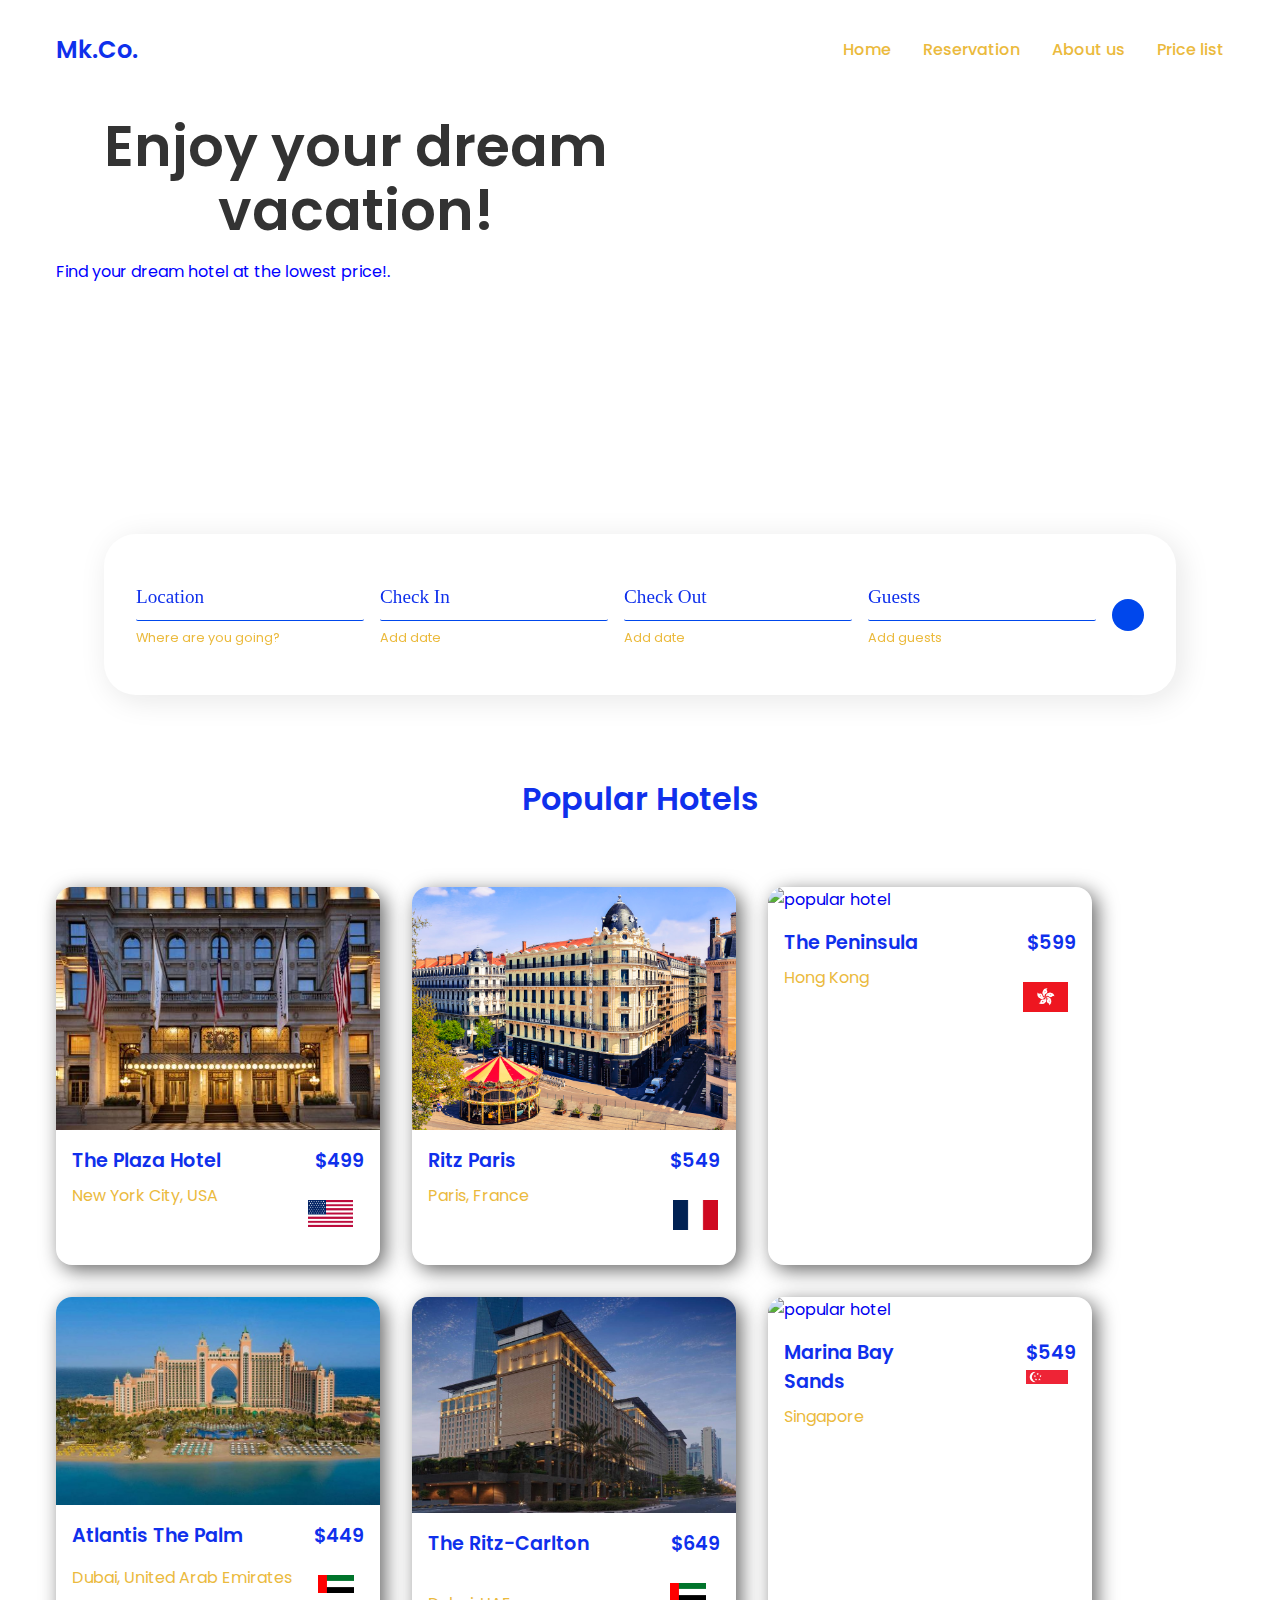
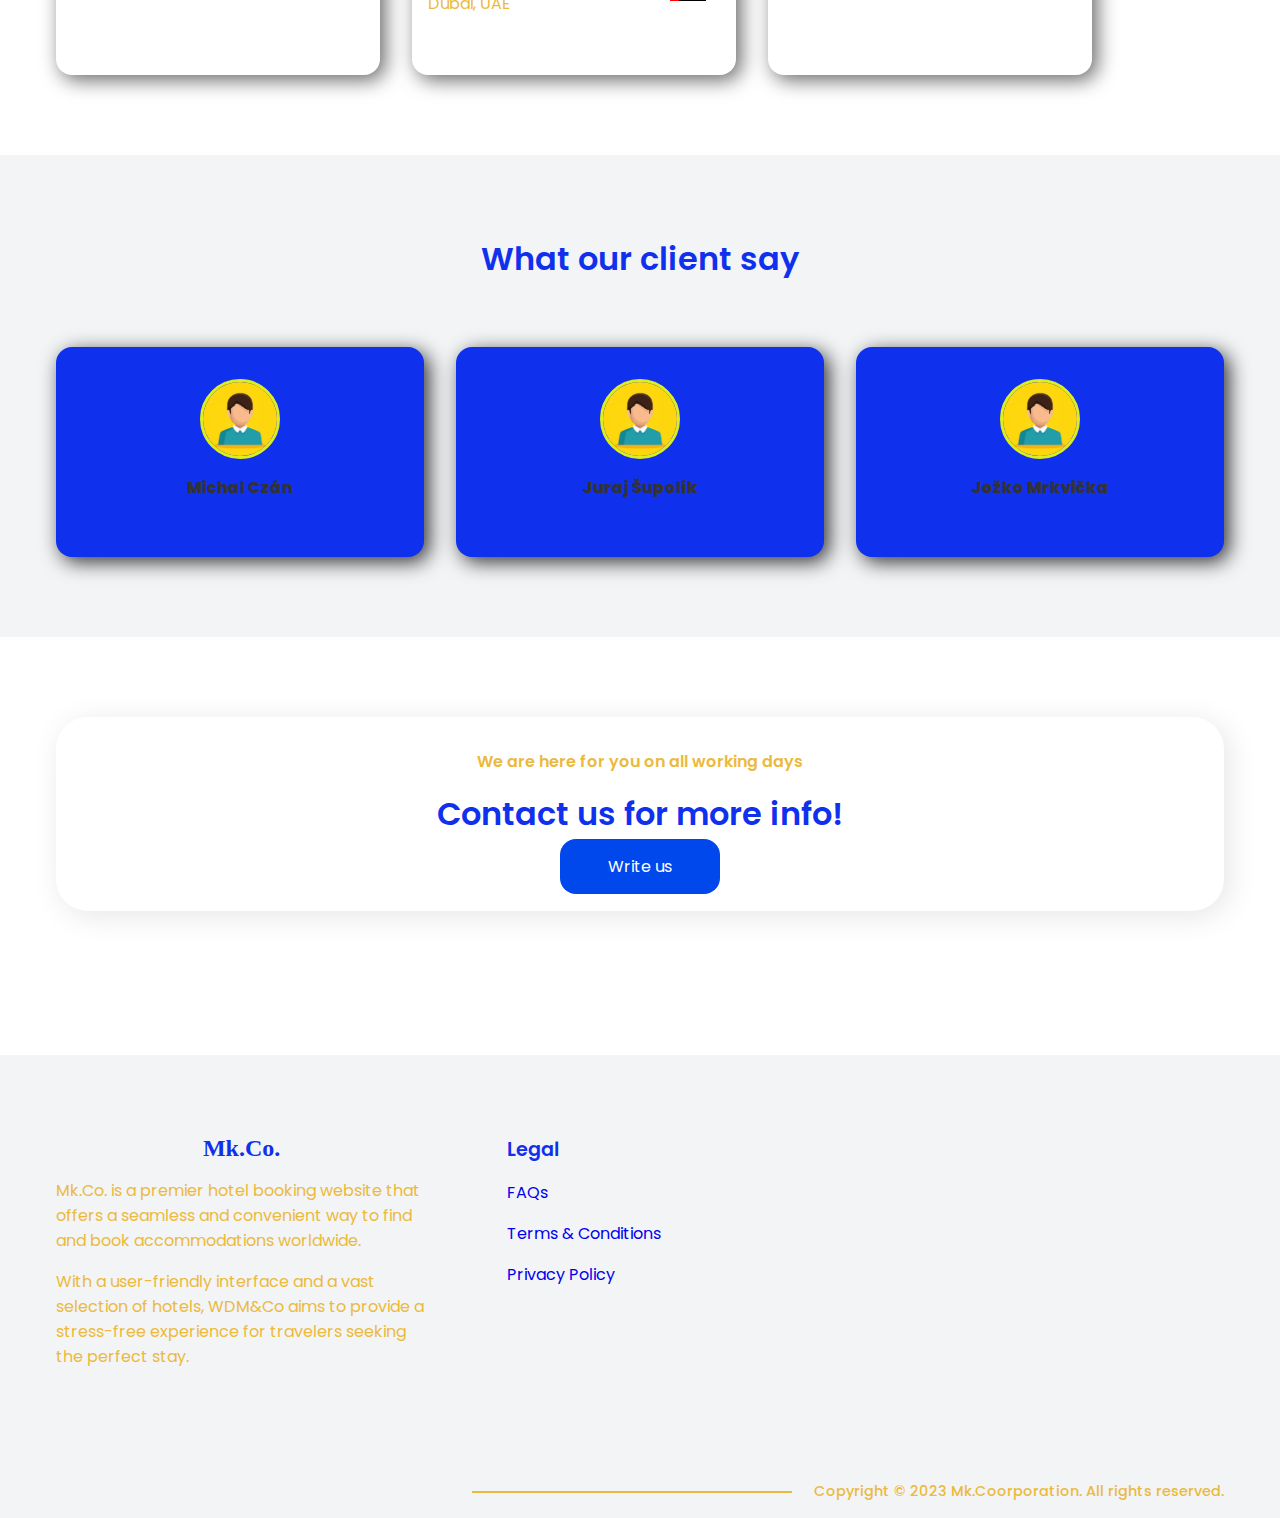
==== commit c6f265df: "faaf" ====
--- a/index.html
+++ b/index.html
@@ -12,7 +12,7 @@
       rel="stylesheet"
     />
     <link rel="stylesheet" href="style.css" />
-    <title>Web Design Mastery | WDM&Co</title>
+    <title></title>
   </head>
   <body>
     <nav>
@@ -68,16 +68,16 @@
 
     <section class="section__container popular__container">
       <h2 class="section__header">Popular Hotels</h2>
-      <div class="popular__grid">
-        <div class="popular__card">
+      <div class="popular__grid" >
+        <div class="popular__card" id="plaza">
           <a
             href="https://www.theplazany.com
           "
           >
             <img src="hotelll.jpg" alt="popular hotel"
           /></a>
-          <div class="popular__content">
-            <div class="popular__card__header">
+          <div class="popular__content" >
+            <div class="popular__card__header" >
               <h4>The Plaza Hotel</h4>
               <h4>$499</h4>
             </div>
@@ -87,12 +87,12 @@
             </div>
           </div>
         </div>
-        <div class="popular__card">
+        <div class="popular__card" id="ritz" >
           <a href="https://www.ritzparis.com"
             ><img src="parishotel.jpg" alt="popular hotel"
           /></a>
           <div class="popular__content">
-            <div class="popular__card__header">
+            <div class="popular__card__header" >
               <h4>Ritz Paris</h4>
               <div class="france">
                 <img src="Flag_of_France.jpg" alt="fra" />
@@ -102,13 +102,13 @@
             <p>Paris, France</p>
           </div>
         </div>
-        <div class="popular__card">
+        <div class="popular__card" id="peninsula">
           <a
             href="https://www.peninsula.com/en/global-pages/the-peninsula-promise?gad_source=1&gclid=CjwKCAiA1-6sBhAoEiwArqlGPvwwRHG0YRZqntDMFF06FeLiZ5SuM31DNcSFzsLIqOpY1vAxNLNoRxoCZNIQAvD_BwE&gclsrc=aw.ds"
             ><img src="hotepls.jpg" alt="popular hotel"
           /></a>
-          <div class="popular__content">
-            <div class="popular__card__header">
+          <div class="popular__content" >
+            <div class="popular__card__header" >
               <h4>The Peninsula</h4>
               <div class="honkkong">
                 <img src="Flag_of_Hong_Kong.jpg" alt="honkkong" />
@@ -118,13 +118,13 @@
             <p>Hong Kong</p>
           </div>
         </div>
-        <div class="popular__card">
+        <div class="popular__card" id="atlantis">
           <a
             href="https://www.atlantis.com/dubai?utm_source=googleplaces&utm_medium=location&utm_campaign=atp&utm_content=listing"
             ><img src="dubajikhotel2.jpg" alt="popular hotel"
           /></a>
-          <div class="popular__content">
-            <div class="popular__card__header">
+          <div class="popular__content" >
+            <div class="popular__card__header" >
               <h4>Atlantis The Palm</h4>
               <div class="uae1"><img src="UAE.JPG" alt="uae1" /></div>
 
@@ -133,13 +133,13 @@
             <p>Dubai, United Arab Emirates</p>
           </div>
         </div>
-        <div class="popular__card">
+        <div class="popular__card" id="carlton">
           <a
             href="https://www.ritzcarlton.com/?nst=paid&cid=PAI_GLB00050JC_GLE000BM3Q_GLF000OP0E&ppc=ppc&pId=uktbppc&gad_source=1&gclid=CjwKCAiA1-6sBhAoEiwArqlGPoF0sQJwZi7a8mpRFqJFbE1KQzXIVxW2b7a_mwZ-NjnNMYn68g_-jhoCvDgQAvD_BwE&gclsrc=aw.ds"
             ><img src="dubaihotel.jpg" alt="popular hotel"
           /></a>
-          <div class="popular__content">
-            <div class="popular__card__header">
+          <div class="popular__content" >
+            <div class="popular__card__header" >
               <h4>The Ritz-Carlton</h4>
               <div class="uae2">
                 <img src="UAE.JPG" alt="uae2" />
@@ -149,14 +149,14 @@
             <p>Dubai, UAE</p>
           </div>
         </div>
-        <div class="popular__card">
+        <div class="popular__card" id="bay">
           <a
             href="https://www.marinabaysands.com
           "
             ><img src="signhotel.jpg" alt="popular hotel"
           /></a>
-          <div class="popular__content">
-            <div class="popular__card__header">
+          <div class="popular__content" >
+            <div class="popular__card__header" >
               <h4>Marina Bay Sands</h4>
               <div class="sign">
                 <img src="sign.jpg" alt="signapore" />
--- a/style.css
+++ b/style.css
@@ -28,6 +28,24 @@
   font-weight: 600;
   color: var(--text-dark);
   text-align: center;
+  
+}
+p{
+  animation-duration: 3s;
+  animation-name: slidein;
+  animation-iteration-count: inherit;
+  animation-direction: alternate;
+}
+@keyframes slidein {
+  from {
+    margin-left: 100%;
+    width: 300%;
+  }
+
+  to {
+    margin-left: 0%;
+    width: 100%;
+  }
 }
 
 a {
@@ -230,12 +248,14 @@
 }
 .booking__container .btn:hover {
   background-color: var(--primary-color-dark);
+  
 }
 
 .popular__grid {
   margin-top: 4rem;
-  display: grid;
-  grid-template-columns: repeat(3, 1fr);
+display: flex;
+flex-wrap: wrap;
+
   gap: 2rem;
 }
 
@@ -243,6 +263,9 @@
   overflow: hidden;
   border-radius: 1rem;
   box-shadow: 5px 5px 20px rgba(0, 0, 0, 0.6);
+  background-color: var(--white);
+  height: 42vh;
+  width: 36vh;
 }
 
 .popular__content {
@@ -251,10 +274,11 @@
 
 .popular__card__header {
   display: flex;
-  align-items: center;
+
   justify-content: space-between;
   gap: 1rem;
   margin-bottom: 0.5rem;
+
 }
 
 .popular__card__header h4 {
@@ -717,4 +741,47 @@
 }
 fa-solid fa-plane{
 margin-left: 50%;
-}+}
+.popular__card__header{  font-size: 1.2rem;
+  font-weight: 600;}
+#plaza:hover{
+  transform: translateX(4);
+  transform: translateY(10);
+
+
+}
+#ritz:hover{  transform: scale(1.2);
+  transition: 1s;
+
+
+
+
+
+}
+#peninsula:hover{
+  transform: scale(1.2);
+  transition: 1s;
+
+}
+#atlantis:hover{
+  transform: scale(1.2);
+  transition: 1s;
+}
+#carlton:hover{
+  transform: scale(1.2);
+  transition: 1s;
+
+}
+#plaza:hover{
+  transform: scale(1.2);
+  transition: 1s;
+ 
+}
+#bay:hover{
+  transform: scale(1.2);
+  transition: 1s;
+
+}
+
+
+
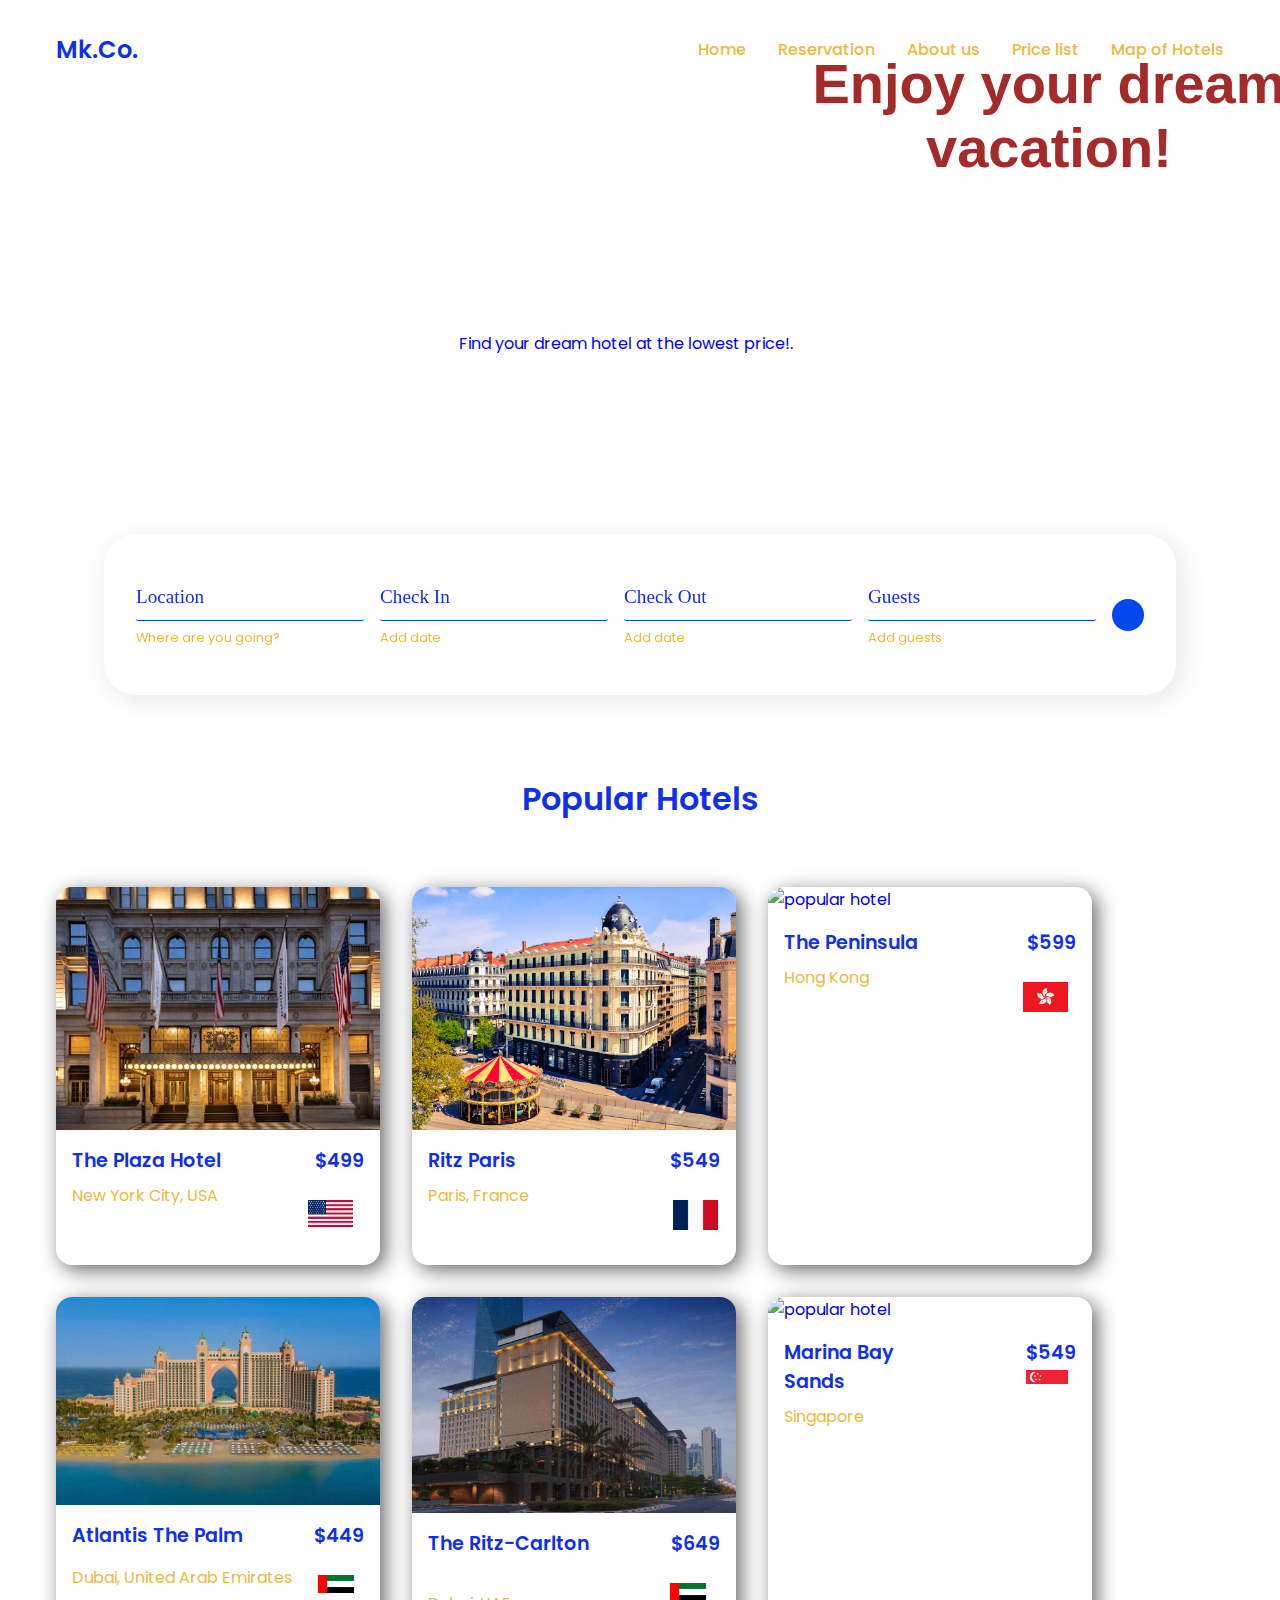
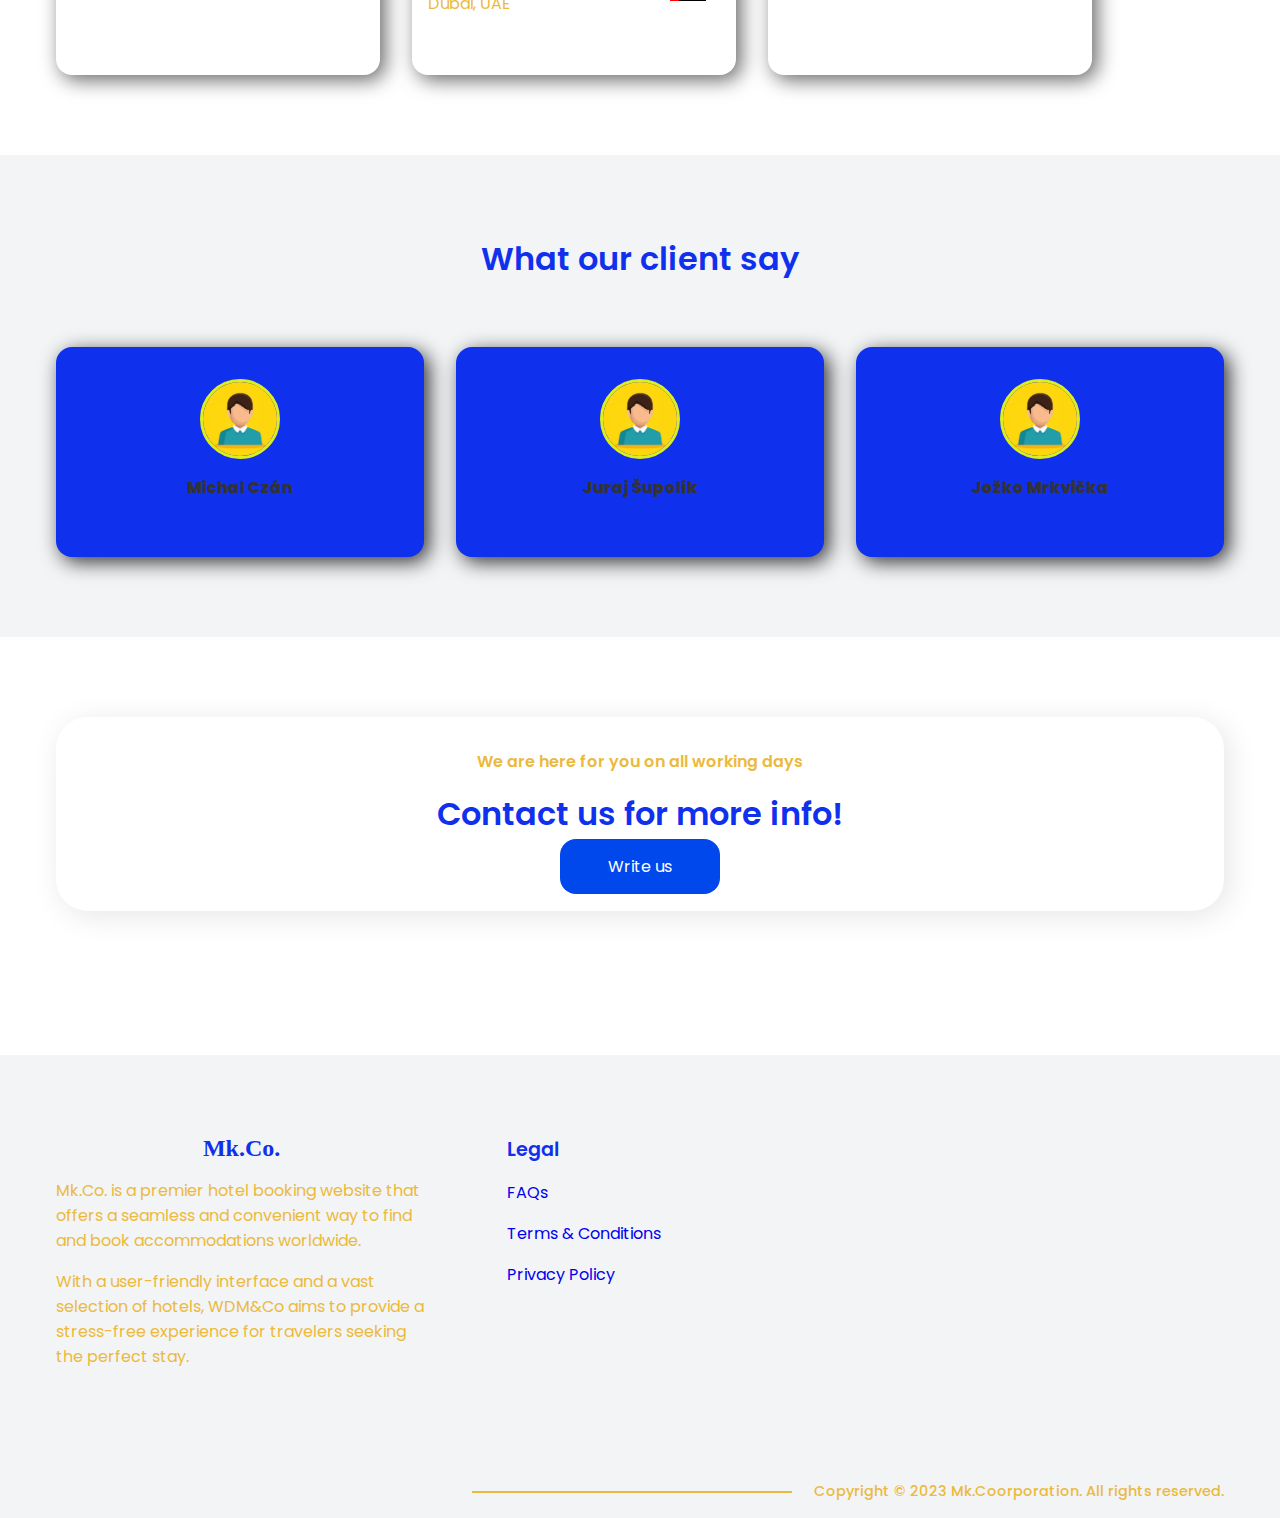
==== commit 9539f92e: "agga" ====
--- a/index.html
+++ b/index.html
@@ -22,13 +22,14 @@
         <li class="link"><a href="rezervacia.html">Reservation</a></li>
         <li class="link"><a href="o nas.html">About us</a></li>
         <li class="link"><a href="price.html">Price list</a></li>
+        <li class="link"><a href="map.html">Map of Hotels</a></li>
       </ul>
     </nav>
     <header class="section__container header__container">
       <div class="header__image__container">
         <div class="header__content">
-          <h1>Enjoy your dream vacation!</h1>
-          <p>Find your dream hotel at the lowest price!.</p>
+          <h1 class="nadpis">Enjoy your dream vacation!</h1>
+          <p class="podpis">Find your dream hotel at the lowest price!.</p>
         </div>
         <div class="booking__container">
           <form>
--- a/style.css
+++ b/style.css
@@ -30,12 +30,7 @@
   text-align: center;
   
 }
-p{
-  animation-duration: 3s;
-  animation-name: slidein;
-  animation-iteration-count: inherit;
-  animation-direction: alternate;
-}
+
 @keyframes slidein {
   from {
     margin-left: 100%;
@@ -109,6 +104,12 @@
 
 .header__content {
   max-width: 600px;
+position: relative;
+top: 8vh;
+left: 30vh;
+width: 70%;
+height: 50%;
+bottom: 30%;
 
 }
 
@@ -117,11 +118,14 @@
   font-size: 3.5rem;
   line-height: 4rem;
   font-weight: 600;
+  text-align: center;
 
 }
 
 .header__content p {
   color: blue;
+  text-align: center;
+  bottom: 30%;
 }
 
 .booking__container {
@@ -782,6 +786,14 @@
   transition: 1s;
 
 }
-
-
-
+.nadpis{
+
+text-align: center;
+}
+.podpis{
+
+text-align: center;
+}
+
+
+
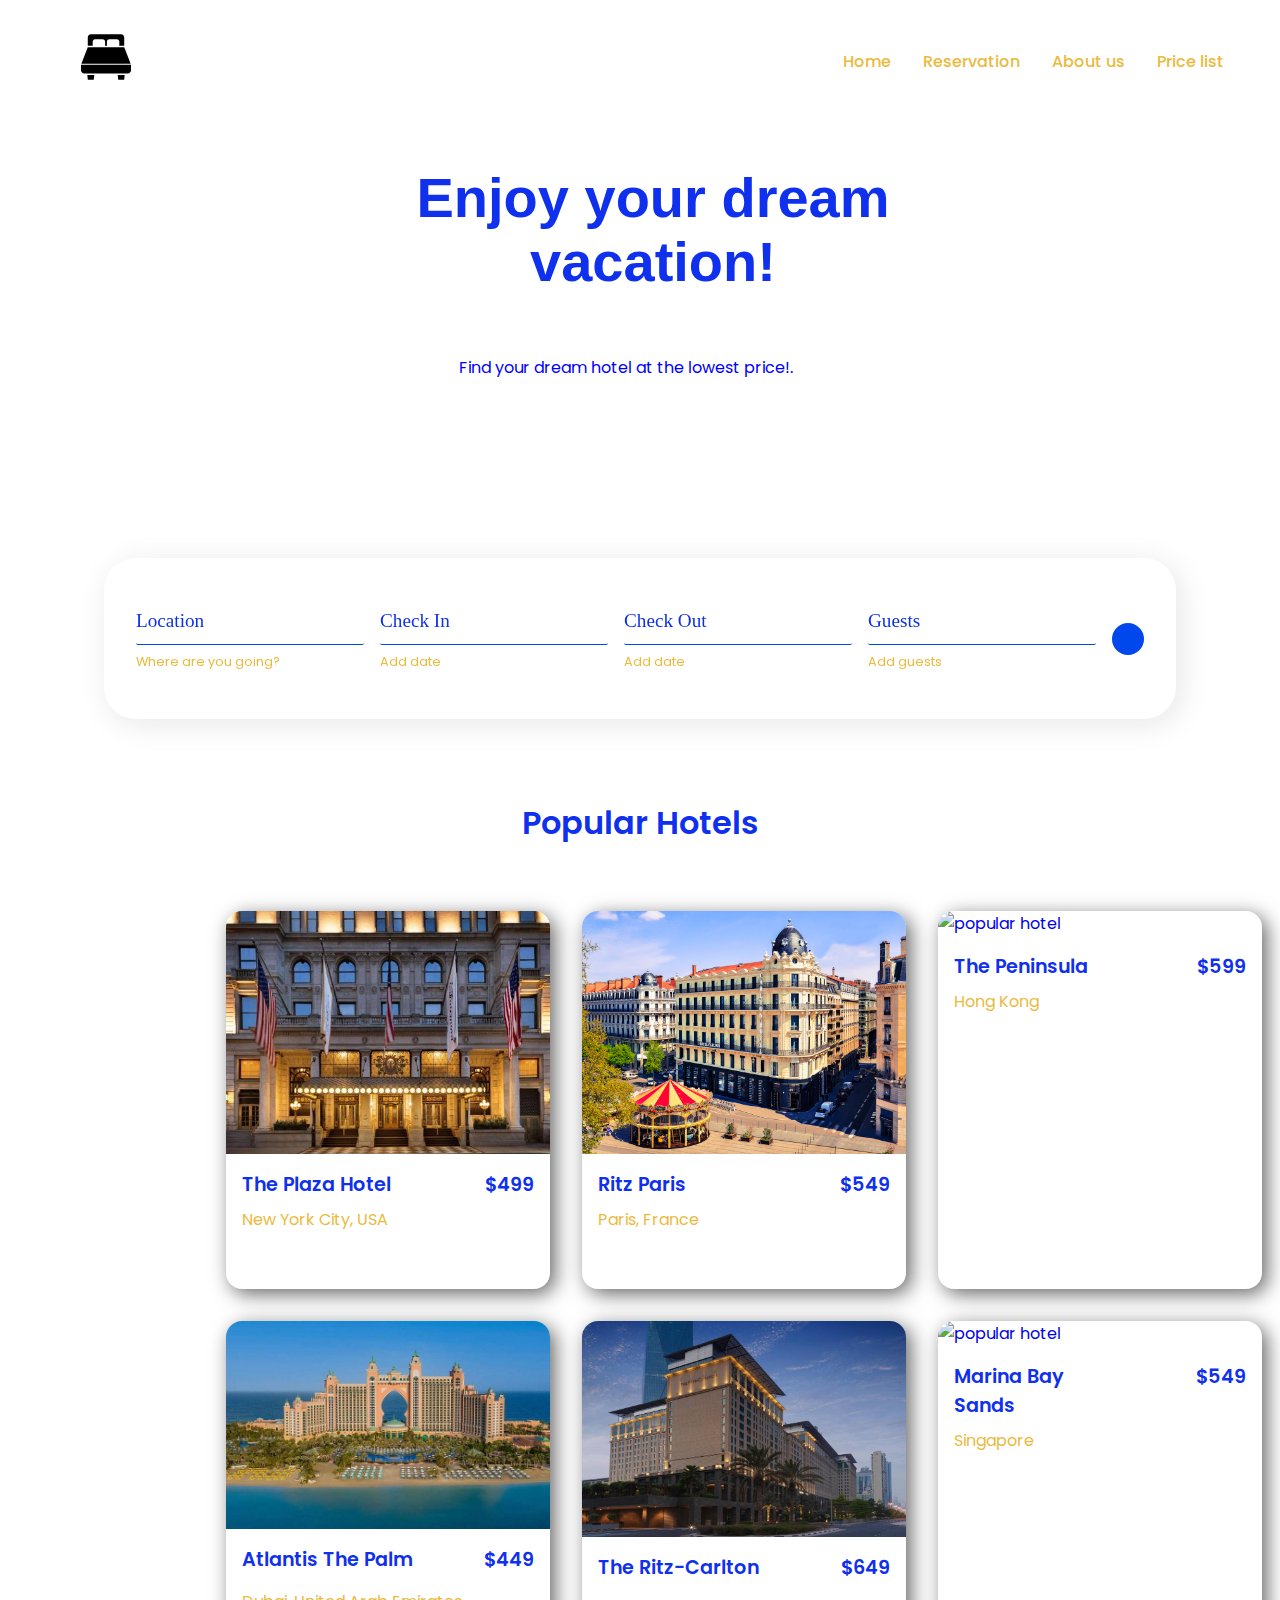
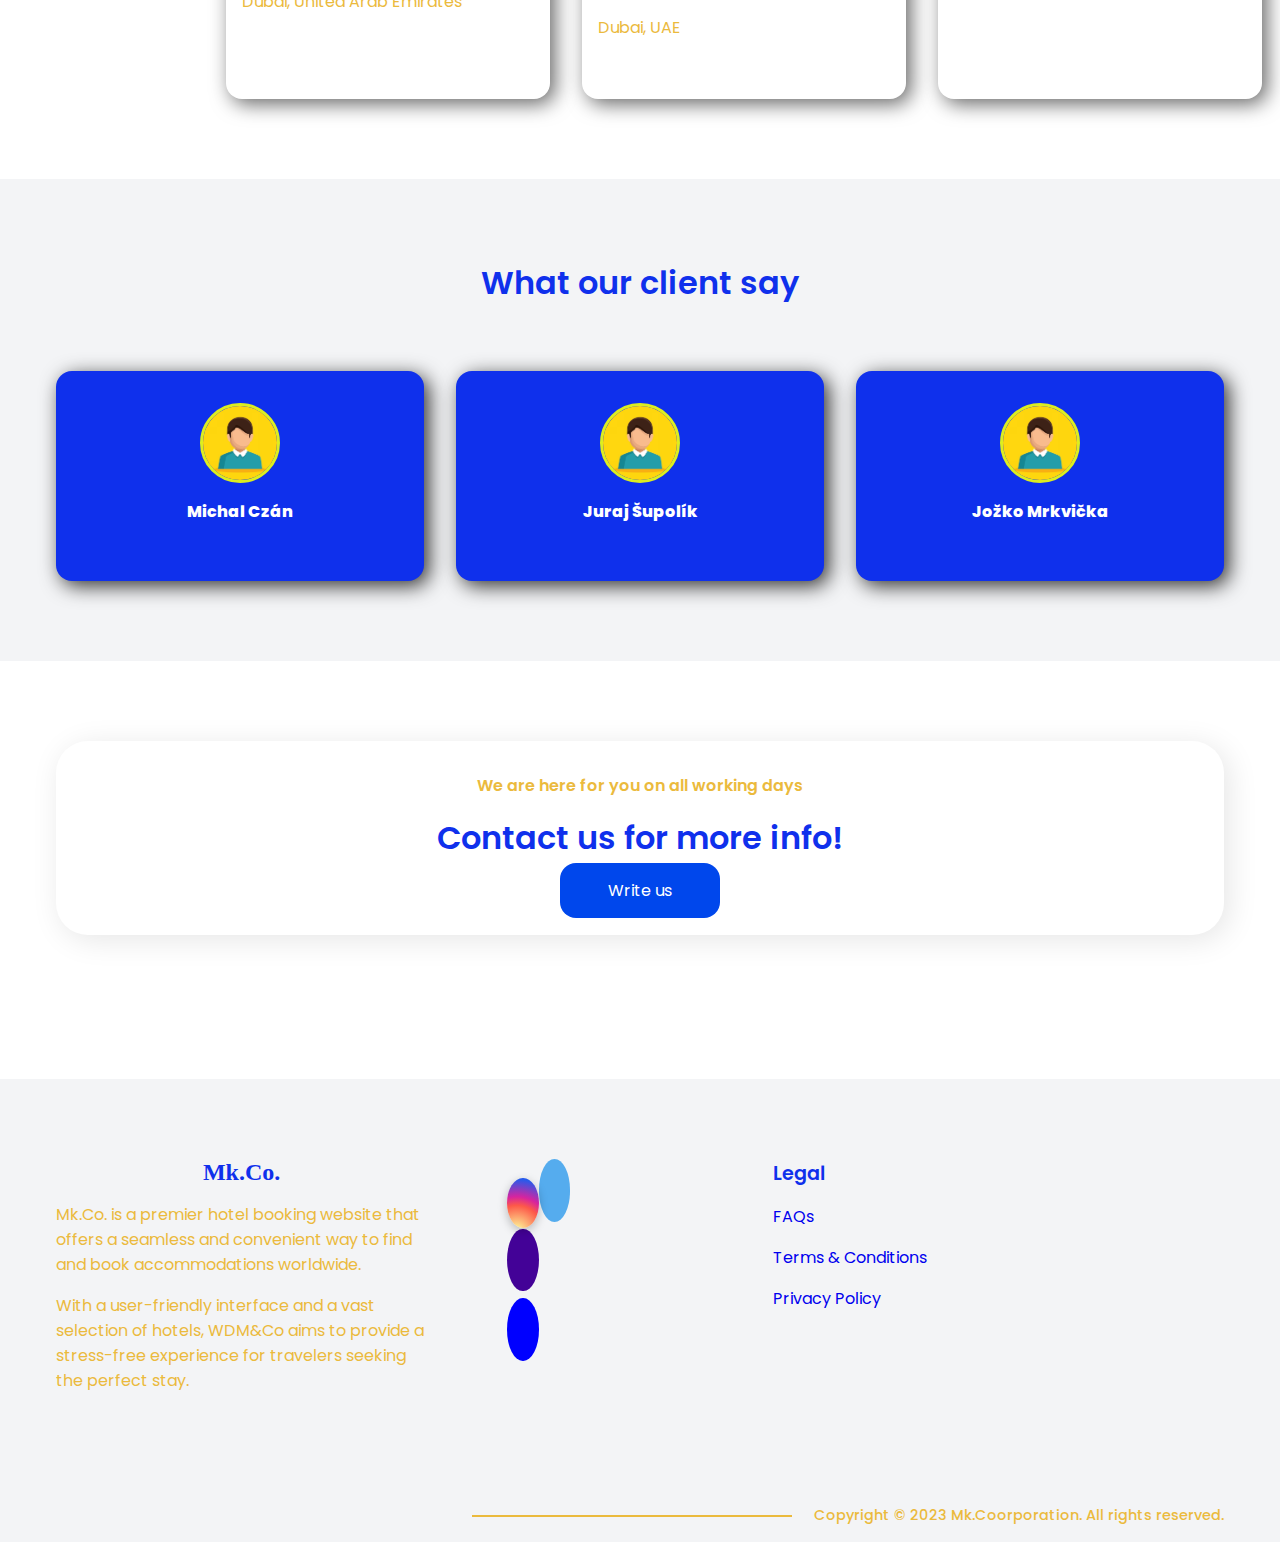
==== commit c909cbc4: "zági" ====
--- a/index.html
+++ b/index.html
@@ -11,18 +11,40 @@
       href="https://cdn.jsdelivr.net/npm/remixicon@3.4.0/fonts/remixicon.css"
       rel="stylesheet"
     />
+    <link rel="stylesheet" href="https://use.fontawesome.com/releases/v5.6.3/css/all.css" integrity="sha384-UHRtZLI+pbxtHCWp1t77Bi1L4ZtiqrqD80Kn4Z8NTSRyMA2Fd33n5dQ8lWUE00s/" crossorigin="anonymous">
     <link rel="stylesheet" href="style.css" />
     <title></title>
   </head>
   <body>
     <nav>
-      <div class="nav__logo">Mk.Co.</div>
+      <div class="nav__logo"><?xml version="1.0" encoding="utf-8"?>
+
+        <!DOCTYPE svg PUBLIC "-//W3C//DTD SVG 1.1//EN" "http://www.w3.org/Graphics/SVG/1.1/DTD/svg11.dtd">
+        
+        <!-- License: PD. Made by Icooon Mono: https://icooon-mono.com/ -->
+        <svg height="50px" width="100px" version="1.1" id="_x32_" xmlns="http://www.w3.org/2000/svg" xmlns:xlink="http://www.w3.org/1999/xlink" 
+           viewBox="0 0 512 512"  xml:space="preserve">
+        <style type="text/css">
+          .st0{fill:#000000;}
+        </style>
+        <g>
+          <path class="st0" d="M119.729,129.325v-31.38c0-13.496,10.946-24.45,24.449-24.45h78.233c13.504,0,24.45,10.954,24.45,24.45v31.38
+            c0,4.078-1.093,7.868-2.861,11.248h24c-1.768-3.38-2.861-7.17-2.861-11.248v-31.38c0-13.496,10.946-24.45,24.45-24.45h78.233
+            c13.503,0,24.449,10.954,24.449,24.45v31.38c0,4.078-1.092,7.868-2.86,11.248h53.209V55.628c0-17.396-14.1-31.504-31.503-31.504
+            H100.883c-17.402,0-31.504,14.108-31.504,31.504v84.946h53.209C120.822,137.194,119.729,133.403,119.729,129.325z"/>
+          <polygon class="st0" points="442.62,155.132 69.38,155.132 3.736,324.434 508.264,324.434 	"/>
+          <path class="st0" d="M0,336.62v54.209c0,18.643,15.108,33.752,33.752,33.752h444.496c18.643,0,33.752-15.108,33.752-33.752V336.62
+            H0z"/>
+          <polygon class="st0" points="70.054,487.876 130.589,487.876 136.093,440.457 64.55,440.457 	"/>
+          <polygon class="st0" points="381.419,487.876 441.946,487.876 447.449,440.457 375.906,440.457 	"/>
+        </g>
+        </svg></div>
       <ul class="nav__links">
         <li class="link"><a href="index.html">Home</a></li>
         <li class="link"><a href="rezervacia.html">Reservation</a></li>
         <li class="link"><a href="o nas.html">About us</a></li>
         <li class="link"><a href="price.html">Price list</a></li>
-        <li class="link"><a href="map.html">Map of Hotels</a></li>
+
       </ul>
     </nav>
     <header class="section__container header__container">
@@ -84,7 +106,7 @@
             </div>
             <p>New York City, USA</p>
             <div class="usa">
-              <img class="usa" src="usa.jpg" alt="vlajka" />
+           
             </div>
           </div>
         </div>
@@ -96,7 +118,7 @@
             <div class="popular__card__header" >
               <h4>Ritz Paris</h4>
               <div class="france">
-                <img src="Flag_of_France.jpg" alt="fra" />
+                
               </div>
               <h4>$549</h4>
             </div>
@@ -112,7 +134,7 @@
             <div class="popular__card__header" >
               <h4>The Peninsula</h4>
               <div class="honkkong">
-                <img src="Flag_of_Hong_Kong.jpg" alt="honkkong" />
+               
               </div>
               <h4>$599</h4>
             </div>
@@ -127,7 +149,7 @@
           <div class="popular__content" >
             <div class="popular__card__header" >
               <h4>Atlantis The Palm</h4>
-              <div class="uae1"><img src="UAE.JPG" alt="uae1" /></div>
+              <div class="uae1"></div>
 
               <h4>$449</h4>
             </div>
@@ -143,7 +165,7 @@
             <div class="popular__card__header" >
               <h4>The Ritz-Carlton</h4>
               <div class="uae2">
-                <img src="UAE.JPG" alt="uae2" />
+             
               </div>
               <h4>$649</h4>
             </div>
@@ -160,7 +182,7 @@
             <div class="popular__card__header" >
               <h4>Marina Bay Sands</h4>
               <div class="sign">
-                <img src="sign.jpg" alt="signapore" />
+             
               </div>
               <h4>$549</h4>
             </div>
@@ -179,7 +201,7 @@
               src="businessman-character-avatar-isolated_24877-60111 (1).jpg"
               alt="client"
             />
-            <h1>Michal Czán</h1>
+            <h1 class="misko">Michal Czán</h1>
             <i class="fa-solid fa-star"></i>
             <i class="fa-solid fa-star"></i>
             <i class="fa-solid fa-star"></i>
@@ -190,7 +212,7 @@
               src="businessman-character-avatar-isolated_24877-60111 (1).jpg"
               alt="client"
             />
-            <h1>Juraj Šupolík</h1>
+            <h1 class="jurko">Juraj Šupolík</h1>
             <i class="fa-solid fa-star"></i>
             <i class="fa-solid fa-star"></i>
 
@@ -203,7 +225,7 @@
                 alt="client"
               />
             </div>
-            <h1>Jožko Mrkvička</h1>
+            <h1 class="jozko">Jožko Mrkvička</h1>
             <i class="fa-solid fa-star"></i>
             <i class="fa-solid fa-star"></i>
             <i class="fa-solid fa-star"></i>
@@ -238,6 +260,71 @@
             seeking the perfect stay.
           </p>
         </div>
+        <div class="socs">
+          <a href="#" class="fa fa-instagram"></a>
+          <a href="#" class="fa fa-twitter"></a>
+          <a href="#" class="fa fa-yahoo"></a>
+          <a href="#" class="fa fa-facebook"></a>
+          <style>
+            
+       .fa-instagram{
+        background: #d6249f;
+        color: white;
+  background: radial-gradient(circle at 30% 107%, #fdf497 0%, #fdf497 5%, #fd5949 45%,#d6249f 60%,#285AEB 90%);
+  box-shadow: 0px 3px 10px rgba(0,0,0,.25);
+height: 25%;
+width: 35%;
+padding-left: 3.5vh;
+padding-top: 3vh;
+border-radius: 50%;
+align-items: center;
+
+ 
+  position: relative
+
+       }     
+            .fa-yahoo {
+  background: #430297;
+  color: white;
+  height: 25%;
+width: 35%;
+padding-left: 3.5vh;
+padding-top: 3vh;
+border-radius: 50%;
+align-items: center;
+display: inline-block;
+
+  }
+  .fa-facebook{
+    color: white;
+    background: blue;
+    height: 25%;
+width: 35%;
+padding-left: 3.5vh;
+padding-top: 3vh;
+border-radius: 50%;
+align-items: center;
+display: inline-block;
+  }
+  .fa-twitter{
+    color: white;
+    height: 25%;
+width: 35%;
+padding-left: 3.5vh;
+padding-top: 3vh;
+border-radius: 50%;
+align-items: center;
+    background:  #55ACEE;
+    display: inline-block;
+
+
+  }
+          </style>
+
+
+
+
+        </div>
 
         <div class="footer__col">
           <h4 class="">Legal</h4>
--- a/style.css
+++ b/style.css
@@ -21,6 +21,7 @@
   max-width: var(--max-width);
   margin: auto;
   padding: 5rem 1rem;
+
 }
 
 .section__header {
@@ -246,7 +247,7 @@
     height: 3vh;
     width: 5vh;
     top: 3.5vh;
-    left: 20%;
+    left: 50%;
 
 
 }
@@ -259,6 +260,10 @@
   margin-top: 4rem;
 display: flex;
 flex-wrap: wrap;
+margin-left: 7rem;
+position: relative;
+left: 5%;
+
 
   gap: 2rem;
 }
@@ -274,6 +279,7 @@
 
 .popular__content {
   padding: 1rem;
+  left: 5vh;
 }
 
 .popular__card__header {
@@ -583,12 +589,13 @@
 .nadpis{
 
 position: relative;
-bottom: 15vh;
-left: 47vh;
+bottom: 5vh;
+left: 3vh;
 font-weight: bold;
 font-family: 'Lucida Sans', 'Lucida Sans Regular', 'Lucida Grande', 'Lucida Sans Unicode', Geneva, Verdana, sans-serif;
 font-size: x-large;
-color: brown;
+color: var(--text-dark);
+
 
 
 }
@@ -765,6 +772,7 @@
 #peninsula:hover{
   transform: scale(1.2);
   transition: 1s;
+  
 
 }
 #atlantis:hover{
@@ -786,6 +794,12 @@
   transition: 1s;
 
 }
+#vlajka{
+
+
+position: relative;
+
+}
 .nadpis{
 
 text-align: center;
@@ -794,6 +808,50 @@
 
 text-align: center;
 }
-
-
-
+.st0:hover{
+  fill: var(--primary-color-dark);
+  zoom: 10%;
+}
+#matobig{
+
+
+position: fixed;
+height: 50vh;
+width: 20vh;
+
+}
+.lgl{
+
+  text-align: center;
+}
+.jurko{
+  color: white;
+}
+.misko{
+  color: white;
+}
+.jozko{
+
+  color: white;
+}
+.my{
+
+  text-align: center;
+}
+.ig{
+  border: none;
+  background: transparent;
+}
+.socs{
+  display: inline-block;
+  width:35%;}
+
+
+.socs > div {
+  background-color: rgba(255, 255, 255, 0.8);
+  text-align: center;
+  padding: 20px 0;
+  font-size: 30px;}
+
+
+
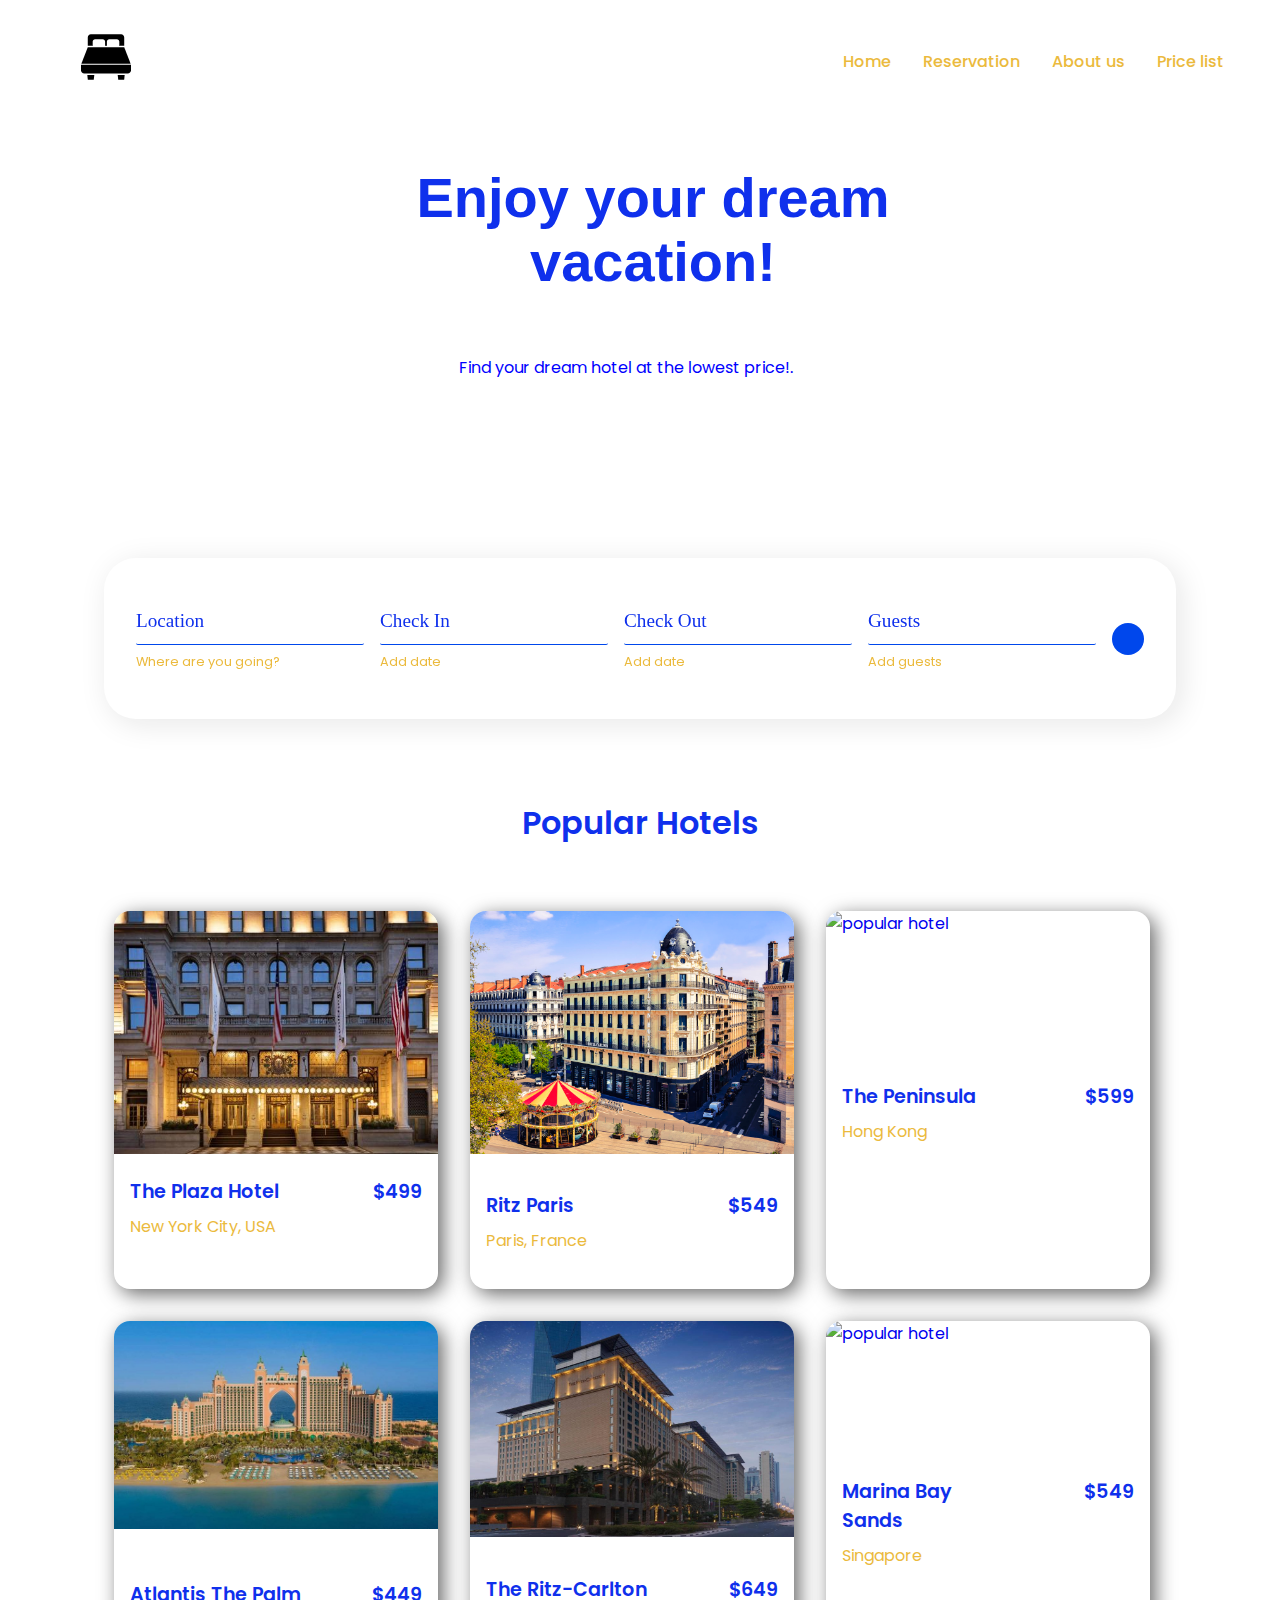
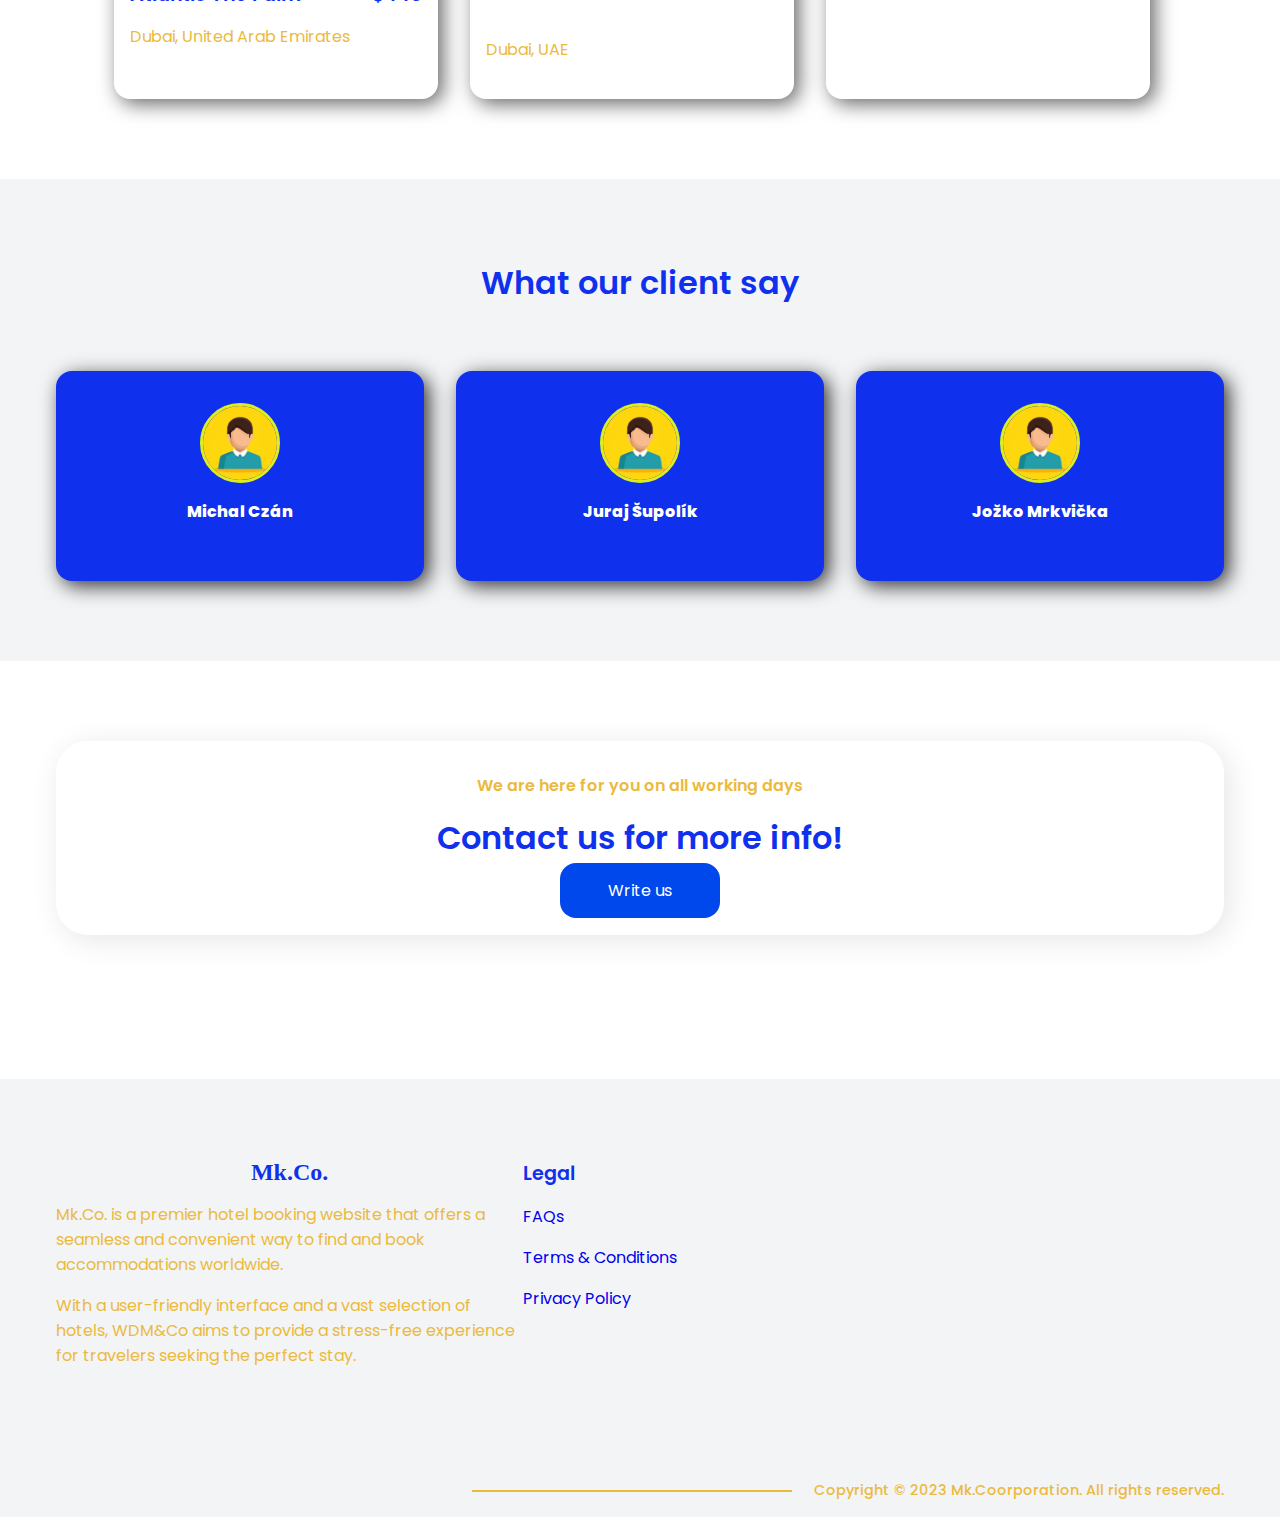
==== commit c6052047: "jj" ====
--- a/index.html
+++ b/index.html
@@ -11,40 +11,71 @@
       href="https://cdn.jsdelivr.net/npm/remixicon@3.4.0/fonts/remixicon.css"
       rel="stylesheet"
     />
-    <link rel="stylesheet" href="https://use.fontawesome.com/releases/v5.6.3/css/all.css" integrity="sha384-UHRtZLI+pbxtHCWp1t77Bi1L4ZtiqrqD80Kn4Z8NTSRyMA2Fd33n5dQ8lWUE00s/" crossorigin="anonymous">
+    <link
+      rel="stylesheet"
+      href="https://use.fontawesome.com/releases/v5.6.3/css/all.css"
+      integrity="sha384-UHRtZLI+pbxtHCWp1t77Bi1L4ZtiqrqD80Kn4Z8NTSRyMA2Fd33n5dQ8lWUE00s/"
+      crossorigin="anonymous"
+    />
     <link rel="stylesheet" href="style.css" />
     <title></title>
   </head>
   <body>
     <nav>
-      <div class="nav__logo"><?xml version="1.0" encoding="utf-8"?>
+      <div class="nav__logo">
+        <?xml version="1.0" encoding="utf-8"?>
 
         <!DOCTYPE svg PUBLIC "-//W3C//DTD SVG 1.1//EN" "http://www.w3.org/Graphics/SVG/1.1/DTD/svg11.dtd">
-        
+
         <!-- License: PD. Made by Icooon Mono: https://icooon-mono.com/ -->
-        <svg height="50px" width="100px" version="1.1" id="_x32_" xmlns="http://www.w3.org/2000/svg" xmlns:xlink="http://www.w3.org/1999/xlink" 
-           viewBox="0 0 512 512"  xml:space="preserve">
-        <style type="text/css">
-          .st0{fill:#000000;}
-        </style>
-        <g>
-          <path class="st0" d="M119.729,129.325v-31.38c0-13.496,10.946-24.45,24.449-24.45h78.233c13.504,0,24.45,10.954,24.45,24.45v31.38
+        <svg
+          height="50px"
+          width="100px"
+          version="1.1"
+          id="_x32_"
+          xmlns="http://www.w3.org/2000/svg"
+          xmlns:xlink="http://www.w3.org/1999/xlink"
+          viewBox="0 0 512 512"
+          xml:space="preserve"
+        >
+          <style type="text/css">
+            .st0 {
+              fill: #000000;
+            }
+          </style>
+          <g>
+            <path
+              class="st0"
+              d="M119.729,129.325v-31.38c0-13.496,10.946-24.45,24.449-24.45h78.233c13.504,0,24.45,10.954,24.45,24.45v31.38
             c0,4.078-1.093,7.868-2.861,11.248h24c-1.768-3.38-2.861-7.17-2.861-11.248v-31.38c0-13.496,10.946-24.45,24.45-24.45h78.233
             c13.503,0,24.449,10.954,24.449,24.45v31.38c0,4.078-1.092,7.868-2.86,11.248h53.209V55.628c0-17.396-14.1-31.504-31.503-31.504
-            H100.883c-17.402,0-31.504,14.108-31.504,31.504v84.946h53.209C120.822,137.194,119.729,133.403,119.729,129.325z"/>
-          <polygon class="st0" points="442.62,155.132 69.38,155.132 3.736,324.434 508.264,324.434 	"/>
-          <path class="st0" d="M0,336.62v54.209c0,18.643,15.108,33.752,33.752,33.752h444.496c18.643,0,33.752-15.108,33.752-33.752V336.62
-            H0z"/>
-          <polygon class="st0" points="70.054,487.876 130.589,487.876 136.093,440.457 64.55,440.457 	"/>
-          <polygon class="st0" points="381.419,487.876 441.946,487.876 447.449,440.457 375.906,440.457 	"/>
-        </g>
-        </svg></div>
+            H100.883c-17.402,0-31.504,14.108-31.504,31.504v84.946h53.209C120.822,137.194,119.729,133.403,119.729,129.325z"
+            />
+            <polygon
+              class="st0"
+              points="442.62,155.132 69.38,155.132 3.736,324.434 508.264,324.434 	"
+            />
+            <path
+              class="st0"
+              d="M0,336.62v54.209c0,18.643,15.108,33.752,33.752,33.752h444.496c18.643,0,33.752-15.108,33.752-33.752V336.62
+            H0z"
+            />
+            <polygon
+              class="st0"
+              points="70.054,487.876 130.589,487.876 136.093,440.457 64.55,440.457 	"
+            />
+            <polygon
+              class="st0"
+              points="381.419,487.876 441.946,487.876 447.449,440.457 375.906,440.457 	"
+            />
+          </g>
+        </svg>
+      </div>
       <ul class="nav__links">
         <li class="link"><a href="index.html">Home</a></li>
         <li class="link"><a href="rezervacia.html">Reservation</a></li>
         <li class="link"><a href="o nas.html">About us</a></li>
         <li class="link"><a href="price.html">Price list</a></li>
-
       </ul>
     </nav>
     <header class="section__container header__container">
@@ -91,7 +122,7 @@
 
     <section class="section__container popular__container">
       <h2 class="section__header">Popular Hotels</h2>
-      <div class="popular__grid" >
+      <div class="popular__grid">
         <div class="popular__card" id="plaza">
           <a
             href="https://www.theplazany.com
@@ -99,27 +130,23 @@
           >
             <img src="hotelll.jpg" alt="popular hotel"
           /></a>
-          <div class="popular__content" >
-            <div class="popular__card__header" >
+          <div class="popular__content">
+            <div class="popular__card__header">
               <h4>The Plaza Hotel</h4>
               <h4>$499</h4>
             </div>
             <p>New York City, USA</p>
-            <div class="usa">
-           
-            </div>
-          </div>
-        </div>
-        <div class="popular__card" id="ritz" >
+            <div class="usa"></div>
+          </div>
+        </div>
+        <div class="popular__card" id="ritz">
           <a href="https://www.ritzparis.com"
             ><img src="parishotel.jpg" alt="popular hotel"
           /></a>
           <div class="popular__content">
-            <div class="popular__card__header" >
+            <div class="popular__card__header">
               <h4>Ritz Paris</h4>
-              <div class="france">
-                
-              </div>
+              <div class="france"></div>
               <h4>$549</h4>
             </div>
             <p>Paris, France</p>
@@ -130,12 +157,10 @@
             href="https://www.peninsula.com/en/global-pages/the-peninsula-promise?gad_source=1&gclid=CjwKCAiA1-6sBhAoEiwArqlGPvwwRHG0YRZqntDMFF06FeLiZ5SuM31DNcSFzsLIqOpY1vAxNLNoRxoCZNIQAvD_BwE&gclsrc=aw.ds"
             ><img src="hotepls.jpg" alt="popular hotel"
           /></a>
-          <div class="popular__content" >
-            <div class="popular__card__header" >
+          <div class="popular__content">
+            <div class="popular__card__header">
               <h4>The Peninsula</h4>
-              <div class="honkkong">
-               
-              </div>
+              <div class="honkkong"></div>
               <h4>$599</h4>
             </div>
             <p>Hong Kong</p>
@@ -146,8 +171,8 @@
             href="https://www.atlantis.com/dubai?utm_source=googleplaces&utm_medium=location&utm_campaign=atp&utm_content=listing"
             ><img src="dubajikhotel2.jpg" alt="popular hotel"
           /></a>
-          <div class="popular__content" >
-            <div class="popular__card__header" >
+          <div class="popular__content">
+            <div class="popular__card__header">
               <h4>Atlantis The Palm</h4>
               <div class="uae1"></div>
 
@@ -161,12 +186,10 @@
             href="https://www.ritzcarlton.com/?nst=paid&cid=PAI_GLB00050JC_GLE000BM3Q_GLF000OP0E&ppc=ppc&pId=uktbppc&gad_source=1&gclid=CjwKCAiA1-6sBhAoEiwArqlGPoF0sQJwZi7a8mpRFqJFbE1KQzXIVxW2b7a_mwZ-NjnNMYn68g_-jhoCvDgQAvD_BwE&gclsrc=aw.ds"
             ><img src="dubaihotel.jpg" alt="popular hotel"
           /></a>
-          <div class="popular__content" >
-            <div class="popular__card__header" >
+          <div class="popular__content">
+            <div class="popular__card__header">
               <h4>The Ritz-Carlton</h4>
-              <div class="uae2">
-             
-              </div>
+              <div class="uae2"></div>
               <h4>$649</h4>
             </div>
             <p>Dubai, UAE</p>
@@ -178,12 +201,10 @@
           "
             ><img src="signhotel.jpg" alt="popular hotel"
           /></a>
-          <div class="popular__content" >
-            <div class="popular__card__header" >
+          <div class="popular__content">
+            <div class="popular__card__header">
               <h4>Marina Bay Sands</h4>
-              <div class="sign">
-             
-              </div>
+              <div class="sign"></div>
               <h4>$549</h4>
             </div>
             <p>Singapore</p>
@@ -260,71 +281,6 @@
             seeking the perfect stay.
           </p>
         </div>
-        <div class="socs">
-          <a href="#" class="fa fa-instagram"></a>
-          <a href="#" class="fa fa-twitter"></a>
-          <a href="#" class="fa fa-yahoo"></a>
-          <a href="#" class="fa fa-facebook"></a>
-          <style>
-            
-       .fa-instagram{
-        background: #d6249f;
-        color: white;
-  background: radial-gradient(circle at 30% 107%, #fdf497 0%, #fdf497 5%, #fd5949 45%,#d6249f 60%,#285AEB 90%);
-  box-shadow: 0px 3px 10px rgba(0,0,0,.25);
-height: 25%;
-width: 35%;
-padding-left: 3.5vh;
-padding-top: 3vh;
-border-radius: 50%;
-align-items: center;
-
- 
-  position: relative
-
-       }     
-            .fa-yahoo {
-  background: #430297;
-  color: white;
-  height: 25%;
-width: 35%;
-padding-left: 3.5vh;
-padding-top: 3vh;
-border-radius: 50%;
-align-items: center;
-display: inline-block;
-
-  }
-  .fa-facebook{
-    color: white;
-    background: blue;
-    height: 25%;
-width: 35%;
-padding-left: 3.5vh;
-padding-top: 3vh;
-border-radius: 50%;
-align-items: center;
-display: inline-block;
-  }
-  .fa-twitter{
-    color: white;
-    height: 25%;
-width: 35%;
-padding-left: 3.5vh;
-padding-top: 3vh;
-border-radius: 50%;
-align-items: center;
-    background:  #55ACEE;
-    display: inline-block;
-
-
-  }
-          </style>
-
-
-
-
-        </div>
 
         <div class="footer__col">
           <h4 class="">Legal</h4>
--- a/style.css
+++ b/style.css
@@ -260,10 +260,10 @@
   margin-top: 4rem;
 display: flex;
 flex-wrap: wrap;
-margin-left: 7rem;
+
 position: relative;
 left: 5%;
-
+display: flex;
 
   gap: 2rem;
 }
@@ -275,6 +275,7 @@
   background-color: var(--white);
   height: 42vh;
   width: 36vh;
+  display: grid;
 }
 
 .popular__content {
@@ -397,7 +398,7 @@
 .footer__container {
   display: grid;
   grid-template-columns: 2fr repeat(3, 1fr);
-  gap: 5rem;
+  
 }
 
 .footer__col h3 {
@@ -844,14 +845,32 @@
 }
 .socs{
   display: inline-block;
-  width:35%;}
+  width:30vh;
+  height: 28%;
+box-shadow: #0f30ec;
+border-style: solid;
+display: flex;
+justify-content: space-between;
+align-items: flex-start;
+border: none;
+justify-content: space-between;
+position: relative;
+left: 17vh;
+top: 5vh;
+align-items: center;
+
+
+
+
+}
 
 
 .socs > div {
   background-color: rgba(255, 255, 255, 0.8);
   text-align: center;
-  padding: 20px 0;
-  font-size: 30px;}
-
-
-
+  padding: 10px 0;
+  font-size: 30px;
+  justify-content: space-between;}
+
+
+
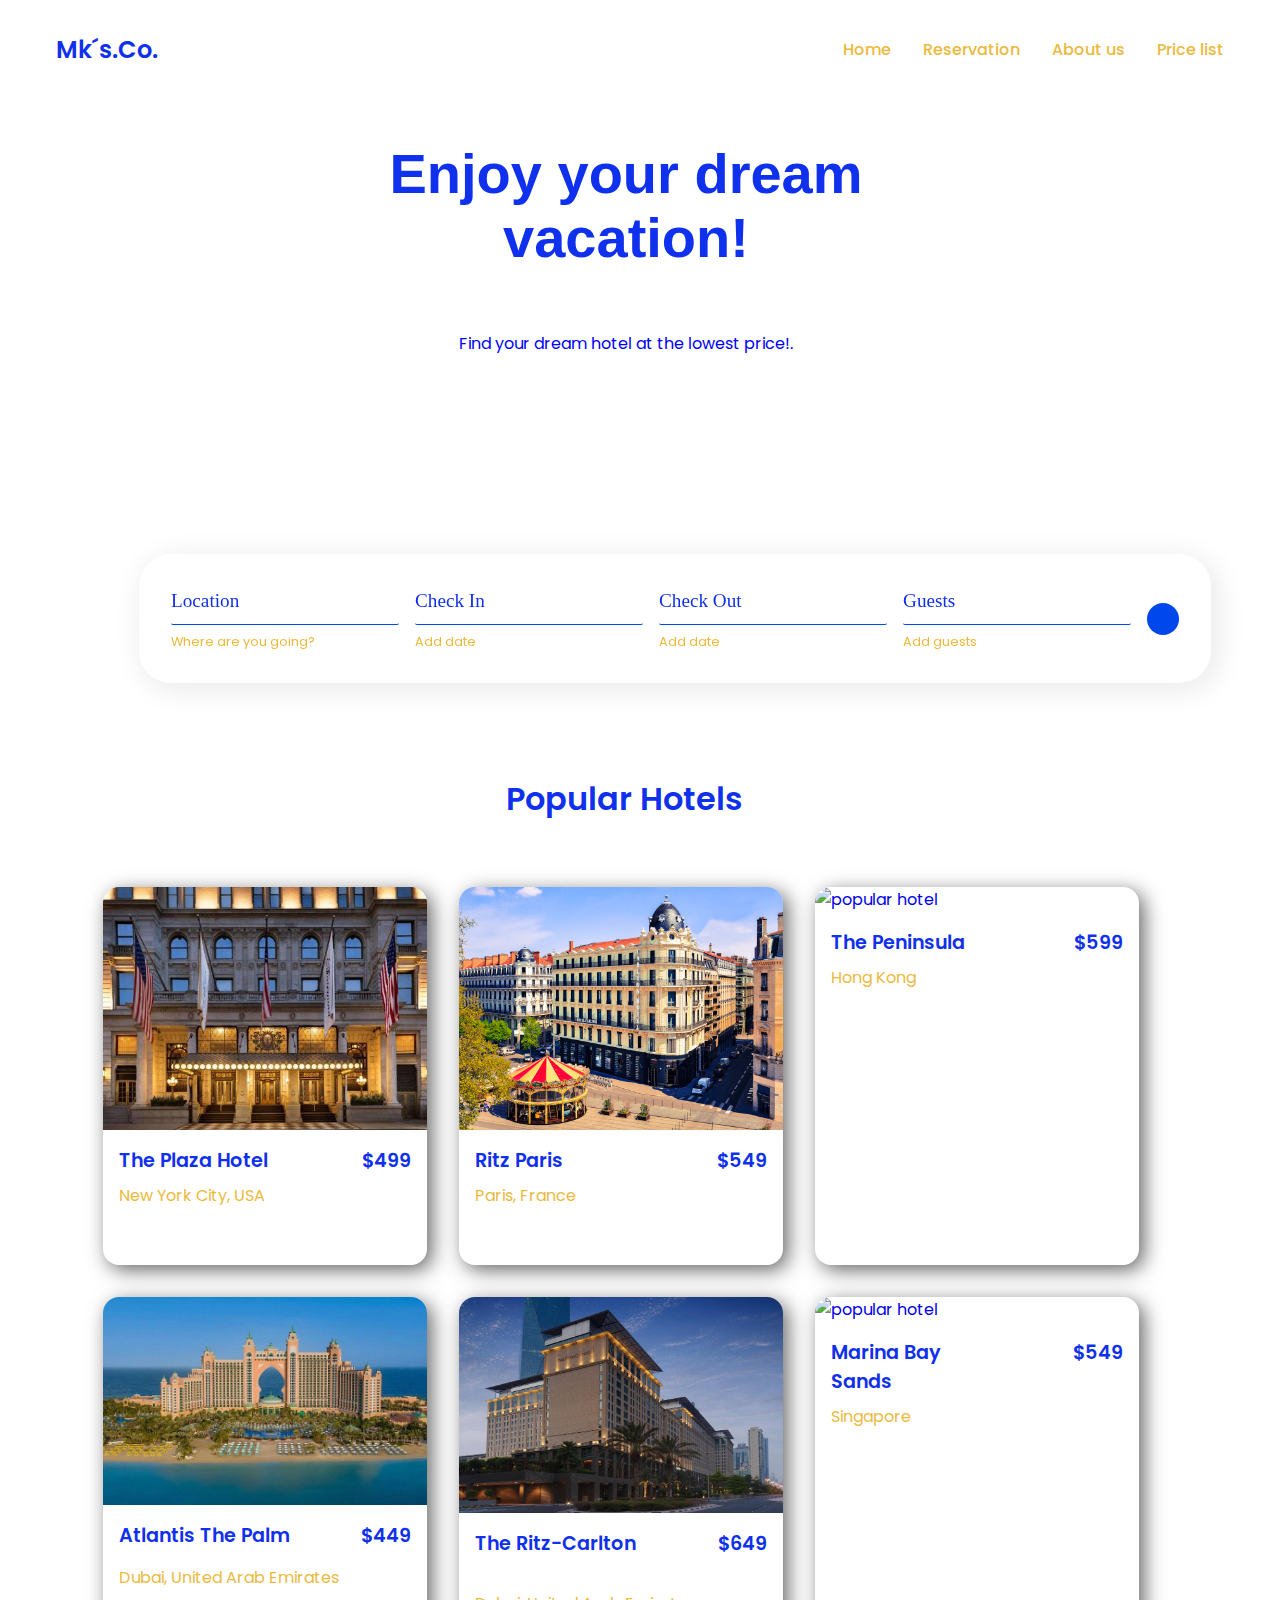
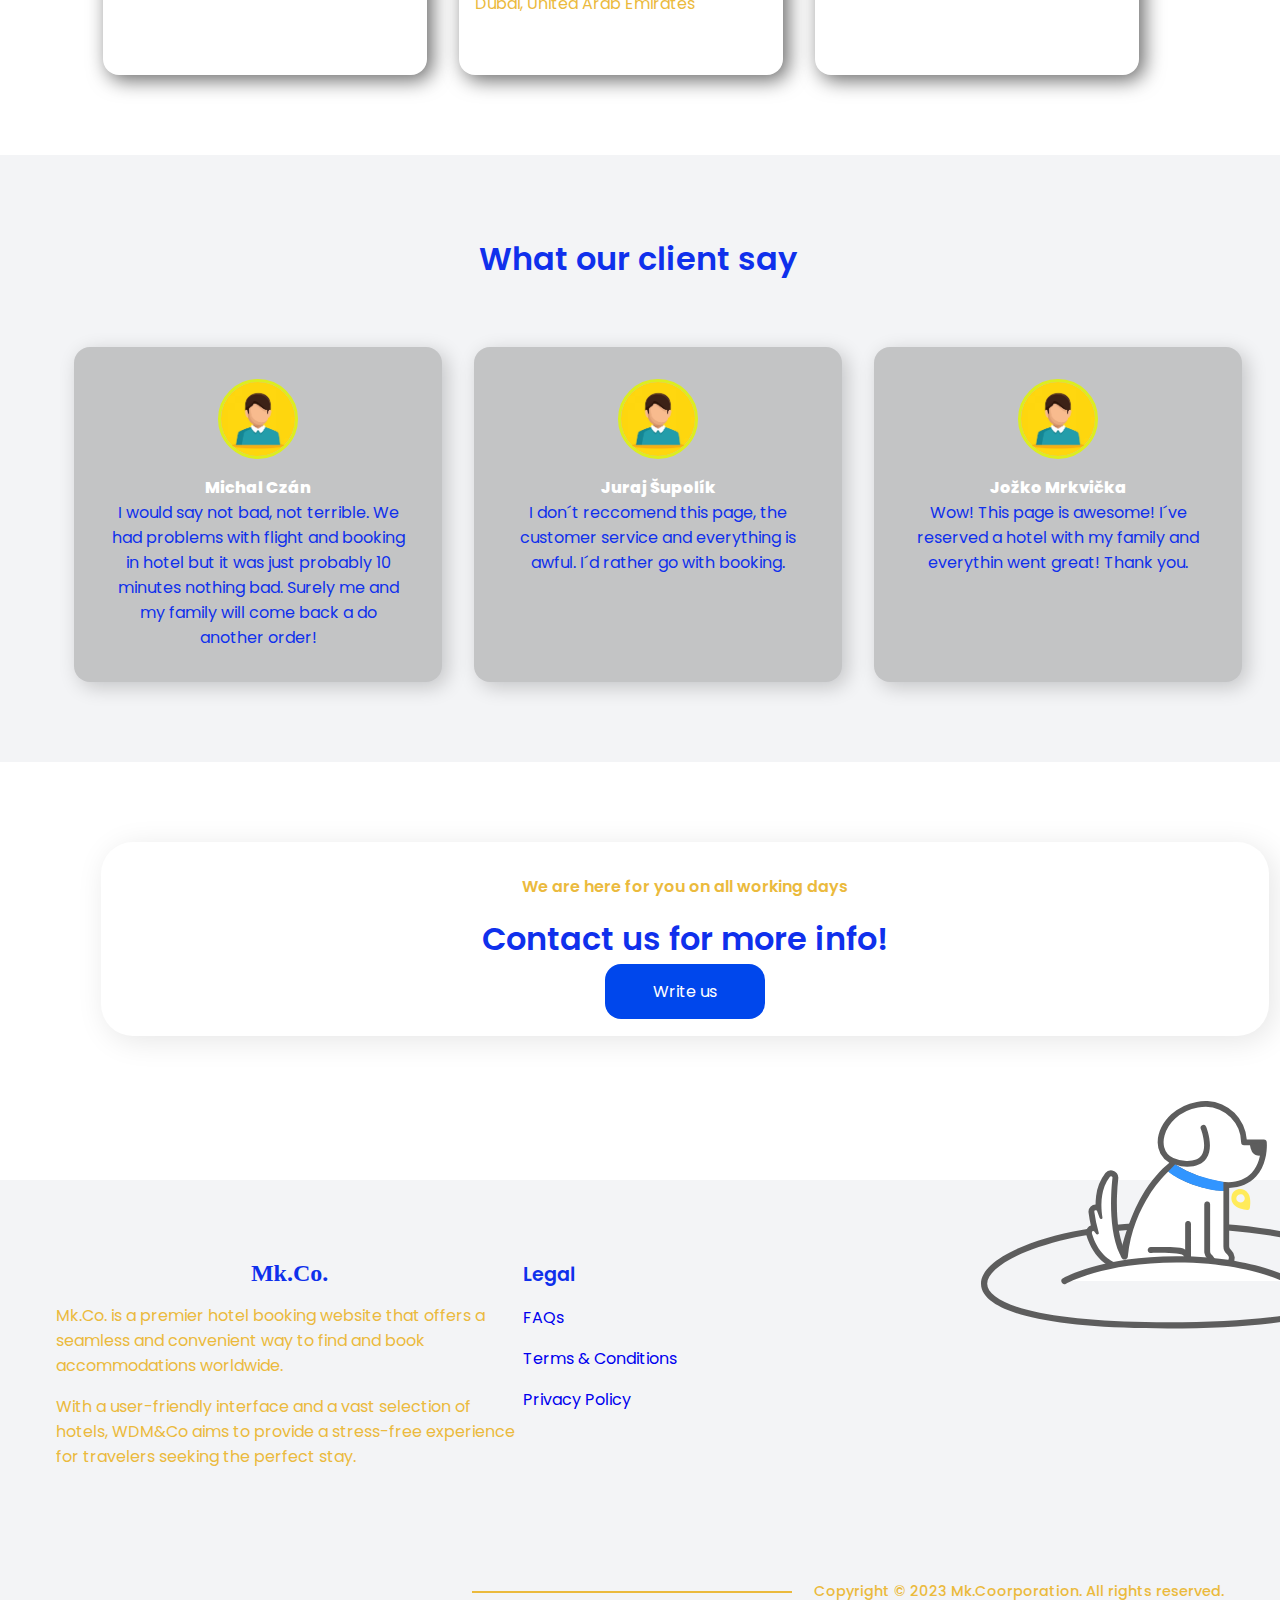
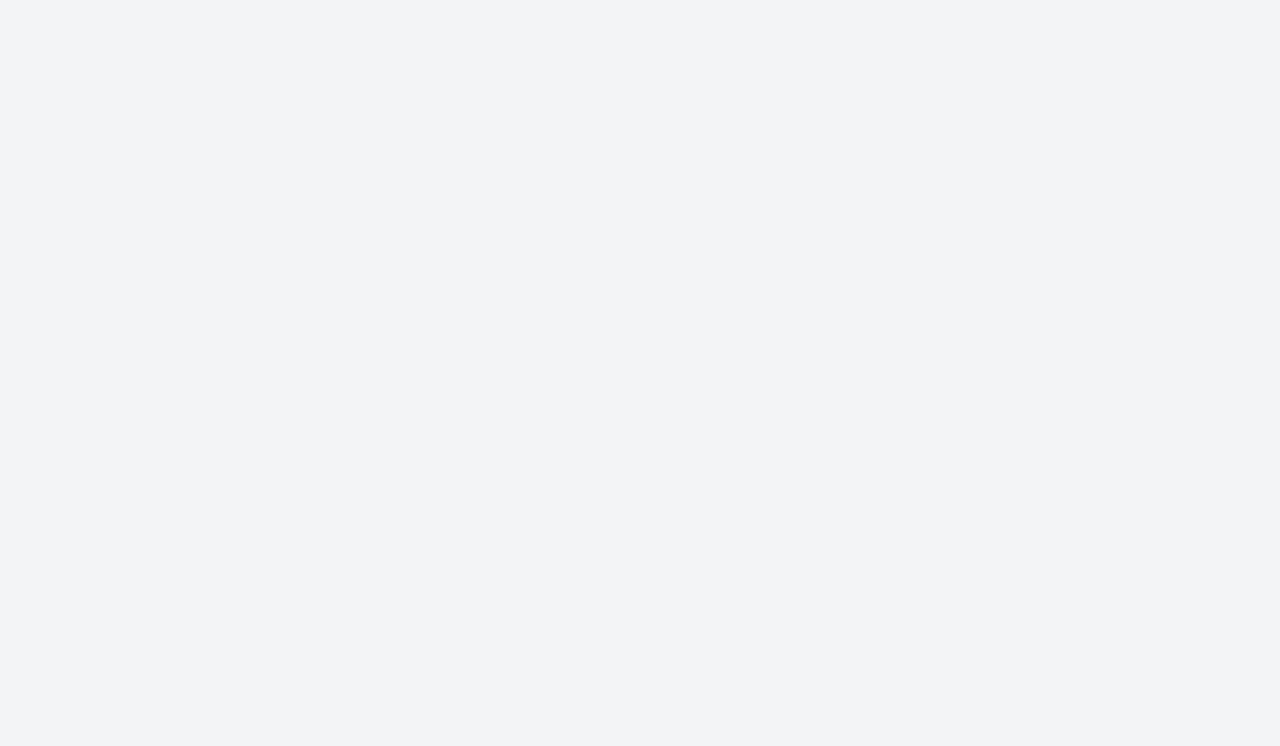
==== commit a6d86c58: "Final" ====
--- a/index.html
+++ b/index.html
@@ -18,59 +18,11 @@
       crossorigin="anonymous"
     />
     <link rel="stylesheet" href="style.css" />
-    <title></title>
+    <title>Mk´s.Co</title>
   </head>
   <body>
     <nav>
-      <div class="nav__logo">
-        <?xml version="1.0" encoding="utf-8"?>
-
-        <!DOCTYPE svg PUBLIC "-//W3C//DTD SVG 1.1//EN" "http://www.w3.org/Graphics/SVG/1.1/DTD/svg11.dtd">
-
-        <!-- License: PD. Made by Icooon Mono: https://icooon-mono.com/ -->
-        <svg
-          height="50px"
-          width="100px"
-          version="1.1"
-          id="_x32_"
-          xmlns="http://www.w3.org/2000/svg"
-          xmlns:xlink="http://www.w3.org/1999/xlink"
-          viewBox="0 0 512 512"
-          xml:space="preserve"
-        >
-          <style type="text/css">
-            .st0 {
-              fill: #000000;
-            }
-          </style>
-          <g>
-            <path
-              class="st0"
-              d="M119.729,129.325v-31.38c0-13.496,10.946-24.45,24.449-24.45h78.233c13.504,0,24.45,10.954,24.45,24.45v31.38
-            c0,4.078-1.093,7.868-2.861,11.248h24c-1.768-3.38-2.861-7.17-2.861-11.248v-31.38c0-13.496,10.946-24.45,24.45-24.45h78.233
-            c13.503,0,24.449,10.954,24.449,24.45v31.38c0,4.078-1.092,7.868-2.86,11.248h53.209V55.628c0-17.396-14.1-31.504-31.503-31.504
-            H100.883c-17.402,0-31.504,14.108-31.504,31.504v84.946h53.209C120.822,137.194,119.729,133.403,119.729,129.325z"
-            />
-            <polygon
-              class="st0"
-              points="442.62,155.132 69.38,155.132 3.736,324.434 508.264,324.434 	"
-            />
-            <path
-              class="st0"
-              d="M0,336.62v54.209c0,18.643,15.108,33.752,33.752,33.752h444.496c18.643,0,33.752-15.108,33.752-33.752V336.62
-            H0z"
-            />
-            <polygon
-              class="st0"
-              points="70.054,487.876 130.589,487.876 136.093,440.457 64.55,440.457 	"
-            />
-            <polygon
-              class="st0"
-              points="381.419,487.876 441.946,487.876 447.449,440.457 375.906,440.457 	"
-            />
-          </g>
-        </svg>
-      </div>
+      <div class="nav__logo">Mk´s.Co.</div>
       <ul class="nav__links">
         <li class="link"><a href="index.html">Home</a></li>
         <li class="link"><a href="rezervacia.html">Reservation</a></li>
@@ -78,6 +30,7 @@
         <li class="link"><a href="price.html">Price list</a></li>
       </ul>
     </nav>
+
     <header class="section__container header__container">
       <div class="header__image__container">
         <div class="header__content">
@@ -192,7 +145,7 @@
               <div class="uae2"></div>
               <h4>$649</h4>
             </div>
-            <p>Dubai, UAE</p>
+            <p>Dubai, United Arab Emirates</p>
           </div>
         </div>
         <div class="popular__card" id="bay">
@@ -215,36 +168,33 @@
 
     <section class="client">
       <div class="section__container client__container">
-        <h2 class="section__header">What our client say</h2>
+        <h2 class="section__hodn">What our client say</h2>
         <div class="client__grid">
           <div class="client__card">
-            <img
-              src="businessman-character-avatar-isolated_24877-60111 (1).jpg"
-              alt="client"
-            />
+            <img src="buss.jpg" alt="client" />
             <h1 class="misko">Michal Czán</h1>
             <i class="fa-solid fa-star"></i>
             <i class="fa-solid fa-star"></i>
             <i class="fa-solid fa-star"></i>
-            <p>.</p>
+            <p>
+              I would say not bad, not terrible. We had problems with flight and
+              booking in hotel but it was just probably 10 minutes nothing bad.
+              Surely me and my family will come back a do another order!
+            </p>
           </div>
           <div class="client__card">
-            <img
-              src="businessman-character-avatar-isolated_24877-60111 (1).jpg"
-              alt="client"
-            />
+            <img src="buss.jpg" alt="client" />
             <h1 class="jurko">Juraj Šupolík</h1>
             <i class="fa-solid fa-star"></i>
             <i class="fa-solid fa-star"></i>
-
-            <p>.</p>
+            <p>
+              I don´t reccomend this page, the customer service and everything
+              is awful. I´d rather go with booking.
+            </p>
           </div>
           <div class="client__card">
             <div class="czanovci">
-              <img
-                src="businessman-character-avatar-isolated_24877-60111 (1).jpg"
-                alt="client"
-              />
+              <img src="buss.jpg" alt="client" />
             </div>
             <h1 class="jozko">Jožko Mrkvička</h1>
             <i class="fa-solid fa-star"></i>
@@ -252,6 +202,10 @@
             <i class="fa-solid fa-star"></i>
             <i class="fa-solid fa-star"></i>
             <i class="fa-solid fa-star"></i>
+            <p>
+              Wow! This page is awesome! I´ve reserved a hotel with my family
+              and everythin went great! Thank you.
+            </p>
 
             <p></p>
           </div>
@@ -292,6 +246,131 @@
       <div class="footer__bar">
         Copyright © 2023 Mk.Coorporation. All rights reserved.
       </div>
+
+      <a href="https://www.upsejmatere-ranckorna.eu/hladaju-domov/psy/"><svg  class="hafo" xmlns="http://www.w3.org/2000/svg" viewBox="0 0 1031.43 581.28">
+        <defs>
+          <style>
+            .a {
+              fill: #fff;
+            }
+
+
+
+            .c {
+              fill: #5d5d5d;
+            }
+
+            .d {
+              fill: #ffeb5a;
+            }
+
+            .e {
+              fill: #007cff;
+            }
+
+            .f {
+              fill: #e7ecef;
+            }
+
+            .g {
+              fill: #6cb9ff;
+            }
+
+            .h {
+              fill: #f9f9f9;
+            }
+
+   
+
+            .j {
+              fill: #9857ff;
+            }
+
+            .k {
+              fill: #fcfcfc;
+            }
+
+            .l {
+              fill: #ff6356;
+            }
+
+            .m {
+              fill: #fe6155;
+            }
+
+            .n {
+              fill: #3195ff;
+            }
+          </style>
+        </defs>
+        <title>Doggo</title>
+
+        <g>
+          <g>
+
+
+        </g>
+        <g>
+          <path
+            class="c"
+            d="M150.49,564.46c-50,0-88.6-3.44-114.6-10.21C19.52,550,0,542,0,528.44c0-26.08,72.29-49.83,151.66-49.83,45.93,0,87.89,5,118.16,14.11,28.92,8.69,44.84,20.19,44.84,32.39,0,8-7,19.28-40.23,27.94C245.82,560.52,203,564.46,150.49,564.46Zm1.16-80.84c-38.74,0-76.08,5.4-105.13,15.2C20.91,507.46,5,518.81,5,528.44c0,8.11,11.42,15.56,32.15,21,25.59,6.67,63.72,10.05,113.34,10.05,52,0,94.47-3.88,122.67-11.23,23.19-6,36.49-14.46,36.49-23.1C309.66,507.72,254.75,483.62,151.66,483.62Z"
+          />
+        </g>
+        <g class="watson" >
+       <path 
+            class="d"
+            d="M204.52,453.51c-3.35,2.54-3.62,7.37-1.05,10.77,2.39,3.15,8.17,4.29,11.1,4.67a1.85,1.85,0,0,0,2.07-1.57c0.43-2.92.91-8.79-1.47-11.95C212.63,452.07,207.87,451,204.52,453.51Zm7.07,8.4a3.37,3.37,0,1,1,.53-3.85A3.37,3.37,0,0,1,211.59,461.9Z"
+  />
+          <path
+            class="a"
+            d="M212.52,415.25v-6.58l-4.59-8.49-4.52-5.42L189,384.85H174.17s-18.63,7.55-22.87,13-6.37,15.8-6.13,21.29,8.73,12,8.73,12l-5.19,7.78-19.1,22.57-7.55,17.3-5.9,28.52c1.26,3.57,3,7.48,3.07,11.08h42l5.54-5.9,3.19,4.37,7.55,2.71L185,516.8l1.71-3.66,9.84,3.3,5.14-4.24,0.39-6.37-3.64-4.56-1-51.1h8.69l13.75-6.84L226,433l3.24-17.71H212.52Z"
+          />
+          <g class="tail-alignment">
+            <g class="animation__tail-wag">
+              <g class="tail-rotate">
+                <path
+                  class="a tail-correction"
+                  d="M116.16,507.24l-5.66-8-7.78-25.7-4-27.15h-5s-4,10.64-5,10.76S89.51,473,89.51,473L85,478.72,87.69,487v5.66l0.88,8.65L98.7,513.85l14.39,4.48h6.13c0-3.61-1.81-7.52-3.07-11.08h0Z"
+                />
+              </g>
+            </g>
+          </g>
+          <g>
+            <path
+              class="c"
+              d="M230.27,414.29a2.34,2.34,0,0,0-2.34-2.14H214.16a33.51,33.51,0,0,0-31.6-31,2.36,2.36,0,0,0-.47,0h-1.29a33.45,33.45,0,0,0-7,.74,41,41,0,0,0-20.51,10c-6.72,6.17-10.79,14.44-10.9,22.14a18.39,18.39,0,0,0,9.09,16.63c0.46,0.29,0,.62-0.15.72-6.3,5.09-16.08,15.4-23.57,29.64-9.47,18-13.72,36.29-14.6,39.38s-1.58,4.76.31,7.47c1.35,1.94,4.62.88,4.84-1.31,3.25-32.85,20.77-57.36,32.62-68.58a69.72,69.72,0,0,0,19.47,10.37,110.44,110.44,0,0,0,24.94,5.34v44.64a8.11,8.11,0,0,0,2.5,5.86l0.8,0.76a3.52,3.52,0,0,1,1.13,2.72,3.37,3.37,0,0,1-2,2.95,13.43,13.43,0,0,1-5.42,1.23,8.83,8.83,0,0,1-3.28-.53,8.09,8.09,0,0,0-2.5-5.59l-0.87-.83a3.43,3.43,0,0,1-1-1.8c0-.61-0.07-1.26-0.07-2V464.42a2.43,2.43,0,0,0-1.66-2.33l-0.2-.05h-0.05l-0.14,0H182l-0.18,0h-0.05l-0.2.05a2.34,2.34,0,0,0-1.66,2.24V502.4a8,8,0,0,0,.1,1.28,8.15,8.15,0,0,0,2.4,4.57l0.8,0.77a3.43,3.43,0,0,1,.63,4.33,3.35,3.35,0,0,1-1.52,1.32,13.43,13.43,0,0,1-5.42,1.23c-3.59,0-7.7-1.22-7.7-10.72v-25a2.43,2.43,0,0,0-1.66-2.33l-0.2-.05h-0.05l-0.14,0h-0.55l-0.18,0h-0.05l-0.2.05a2.34,2.34,0,0,0-1.66,2.24V501c-1-2.65-21.1-2.13-21.75-2.11h-6.06a2.58,2.58,0,0,0-2.24,1.52l0,0-0.05.13,0,0.14,0,0.07q0,0.11,0,.22v0h0c0,0.05,0,.11,0,0.16s0,0.06,0,.09a2.42,2.42,0,0,0,0,.27s0,0.09,0,.13,0,0.08,0,.12l0,0.11a2.18,2.18,0,0,0,.07.22l0.05,0.14a2.22,2.22,0,0,0,.14.26l0.06,0.09a2.34,2.34,0,0,0,1.95,1h1.26c0.3,0,22.59-.49,25.14,2a4.41,4.41,0,0,1,1.17,3.48,5.24,5.24,0,0,1-1.66,4.08c-2.92,2.68-9.07,2.8-11.2,2.63H117.69a24.2,24.2,0,0,1-4.58-.15,29.07,29.07,0,0,1-8.56-2.91l-1.41,4.52c6.18,2.82,14.75,3.14,14.84,3.14H151c0.25,0,.86,0,1.72,0,3.05,0,9.18-.32,12.93-3.77a10.12,10.12,0,0,0,1.17-1.27c0.11,0.18.22,0.36,0.34,0.53,1.47,2.12,4.34,4.65,9.72,4.65a18.08,18.08,0,0,0,7.32-1.63,8.07,8.07,0,0,0,3.61-3.15,13.63,13.63,0,0,0,4.47.7,18.08,18.08,0,0,0,7.32-1.63,8.09,8.09,0,0,0,4.81-7.74,8.41,8.41,0,0,0-2.69-5.71l-0.69-.66a3.42,3.42,0,0,1-1.06-2.47v-47c9.17-.41,16.46-3.49,21.68-9.19C231.64,431.23,230.33,415,230.27,414.29Zm-12,24.64c-4.4,4.79-11.52,7.66-18.73,7.66s-15.23-1.78-23.59-4.73a114,114,0,0,1-19.52-9.62,25.47,25.47,0,0,0,9.9,1.89c7.11,0,12.24-2.21,15.25-6.57,6.47-9.38.11-25.06-.16-25.72a2.35,2.35,0,0,0-3.29-1.16,2.41,2.41,0,0,0-1,3c1.6,3.93,4.76,15.18.6,21.2-2.19,3.18-6.32,4.7-12.27,4.53a25.14,25.14,0,0,1-10.47-2.32,13.38,13.38,0,0,1-7.35-8.72,16,16,0,0,1-.5-4.31,20.59,20.59,0,0,1,.77-5.19,29.59,29.59,0,0,1,8.61-13.57,36.35,36.35,0,0,1,18.35-8.86,41.58,41.58,0,0,1,6.37-.62,28.8,28.8,0,0,1,28.37,28.63,2.38,2.38,0,0,0,2.37,2.38h11.66a2,2,0,0,1,2,2.12C225.31,424.06,223.93,432.72,218.23,438.93Z"
+            />
+            <g class="tail-alignment">
+              <g class="animation__tail-wag">
+                <g class="tail-rotate">
+                  <path
+                    class="c tail-correction"
+                    d="M112.77,515.7c-7-1.2-17.37-5.69-24.83-20.76a1.18,1.18,0,0,1,1.06-1.7,1.14,1.14,0,0,1,.76.3l1.86,1.64a1.14,1.14,0,0,0,.77.3,1.17,1.17,0,0,0,1.06-1.69,112.76,112.76,0,0,1-6.39-15.87,1.16,1.16,0,0,1,1.14-1.51,1.12,1.12,0,0,1,1,.6c0.92,1.63,1.92,3.35,2.92,5a1.12,1.12,0,0,0,1,.56A1.17,1.17,0,0,0,94.21,481c-2.92-8.42-5.77-21.93.28-33.2a1.13,1.13,0,0,1,1-.62,1.16,1.16,0,0,1,1.18,1.1c0.65,10.52,3.6,41.1,16.45,59.56a2.55,2.55,0,0,0,3.06.82A73.25,73.25,0,0,0,114,500.3v0a92.44,92.44,0,0,1-8.14-22.13,177.06,177.06,0,0,1-4.5-30.21,5.88,5.88,0,0,0-5.86-5.5h0a5.84,5.84,0,0,0-5.15,3.08,37.6,37.6,0,0,0-4.06,20.14,54.45,54.45,0,0,0,.7,6.14,5.94,5.94,0,0,0-3.56,2.26,5.78,5.78,0,0,0-.88,5.17,101.91,101.91,0,0,0,3.66,10A5.93,5.93,0,0,0,84,491.35a5.81,5.81,0,0,0-.26,5.67c4.51,9.1,10.53,15.74,17.9,19.72,6.2,3.35,15.9,3.71,16,3.71h0.08c-0.09-1.53-.23-3.07-0.4-4.6A23.82,23.82,0,0,1,112.77,515.7Z"
+                  />
+                </g>
+              </g>
+            </g>
+          </g>
+          <path
+            class="n"
+            d="M195.34,453.67V446.4a144.66,144.66,0,0,1-20.7-5.14,112.87,112.87,0,0,1-18.26-9s-0.38.35-2.38,2.45-3.07,3.27-3.07,3.27,5.3,5.36,20.06,10.58S195.34,453.67,195.34,453.67Z"
+          />
+          <path
+            class="c"
+            d="M216.76,416.21s0.36,10.21,8.84,8.95l3.3-6.93L225,414.36Z"
+          />
+        </g>
+        <g>
+          <path
+            class="a"
+            d="M67.25,526.23s29.93-17.41,90.33-17.41S249,526.23,249,526.23"
+          />
+          <path
+            class="c"
+            d="M249,528.73a2.49,2.49,0,0,1-1.22-.32c-0.3-.17-31.27-17.09-90.19-17.09S68.8,528.22,68.51,528.4A2.5,2.5,0,1,1,66,524.07c1.25-.72,31.21-17.75,91.59-17.75s91.35,17,92.64,17.73A2.5,2.5,0,0,1,249,528.73Z"
+          />
+        </g>
+      </svg></a> 
     </footer>
   </body>
 </html>
--- a/style.css
+++ b/style.css
@@ -28,8 +28,16 @@
   font-size: 2rem;
   font-weight: 600;
   color: var(--text-dark);
-  text-align: center;
+left: 50vh;
+position: relative;
   
+}
+.section__hodn{
+  font-size: 2rem;
+  font-weight: 600;
+  color: var(--text-dark);
+left: 47vh;
+position: relative;
 }
 
 @keyframes slidein {
@@ -130,15 +138,15 @@
 }
 
 .booking__container {
-  position: absolute;
-  bottom: -5rem;
-  left: 50%;
+  position: relative;
+top: 30vh;
+  left: 53%;
   transform: translateX(-50%);
   width: calc(100% - 6rem);
   display: flex;
   align-items: center;
   gap: 1rem;
-  padding: 3rem 2rem;
+  padding: 2rem 2rem;
   border-radius: 2rem;
   background-image: rgba(56, 33, 204, 0.7);
   -webkit-backdrop-filter: blur(10px);
@@ -262,8 +270,10 @@
 flex-wrap: wrap;
 
 position: relative;
-left: 5%;
+left: 4%;
 display: flex;
+
+
 
   gap: 2rem;
 }
@@ -275,7 +285,8 @@
   background-color: var(--white);
   height: 42vh;
   width: 36vh;
-  display: grid;
+
+
 }
 
 .popular__content {
@@ -311,14 +322,19 @@
   display: grid;
   grid-template-columns: repeat(3, 1fr);
   gap: 2rem;
+  position: relative;
+  left: 2vh;
 }
 
 .client__card {
   padding: 2rem;
-  background-color: #0f30ec;
+  background-color: rgba(5, 5, 5, 0.2);
   border-radius: 1rem;
-  box-shadow: 5px 5px 20px rgba(0, 0, 0, 0.8);
-  text-align: center;
+  box-shadow: 5px 5px 20px rgba(0, 0, 0, 0.2);
+  text-align: center;
+
+  align-items: center;
+  justify-content: center;
 
 }
 
@@ -357,6 +373,8 @@
   text-align: center;
   border-radius: 2rem;
   box-shadow: 5px 5px 30px rgba(0, 0, 0, 0.1);
+  position: relative;
+  left:5vh
 }
 
 .reward__container p {
@@ -455,13 +473,15 @@
   }
 
   .popular__grid {
-    grid-template-columns: repeat(2, 1fr);
+
     gap: 1rem;
   }
 
   .client__grid {
     grid-template-columns: repeat(2, 1fr);
     gap: 1rem;
+    width:  5px;
+    display: flex;
   }
 
   .footer__container {
@@ -492,7 +512,7 @@
   }
 
   .client__grid {
-    grid-template-columns: repeat(1, 1fr);
+    grid-template-columns: repeat(2, 2fr);
   }
 
   .footer__container {
@@ -591,7 +611,7 @@
 
 position: relative;
 bottom: 5vh;
-left: 3vh;
+
 font-weight: bold;
 font-family: 'Lucida Sans', 'Lucida Sans Regular', 'Lucida Grande', 'Lucida Sans Unicode', Geneva, Verdana, sans-serif;
 font-size: x-large;
@@ -780,9 +800,11 @@
   transform: scale(1.2);
   transition: 1s;
 }
+
 #carlton:hover{
   transform: scale(1.2);
   transition: 1s;
+
 
 }
 #plaza:hover{
@@ -801,10 +823,7 @@
 position: relative;
 
 }
-.nadpis{
-
-text-align: center;
-}
+
 .podpis{
 
 text-align: center;
@@ -872,5 +891,120 @@
   font-size: 30px;
   justify-content: space-between;}
 
-
-
+.hafo{
+  position: relative;
+  left: 109vh;
+
+bottom: 110vh;}
+
+
+@mixin moveAndFadeAnimation($distance, $duration, $delay) {
+  
+  animation: move-and-fade $duration linear infinite;
+  animation-delay: $delay;
+  
+  @keyframes move-and-fade {
+    0% {
+      opacity: 0;
+      transform: translateY(0);
+    }
+    15% {
+       opacity: 1;
+    }
+    30% {
+      opacity: 0;
+    }
+    100% {
+      transform: translateY(-$distance);
+      opacity: 0;
+    }
+  }
+}
+  
+.workspace__steam--1 {
+    @include moveAndFadeAnimation(10px, 6s, .2s);
+}
+
+.workspace__steam--2 {
+    @include moveAndFadeAnimation(20px, 6s, 0s);
+}
+
+.workspace__steam--3 {
+    @include moveAndFadeAnimation(15px, 6s, .4s);
+}
+
+
+
+/*
+ * COIN BOUNCE ANIMATION ***
+*/
+.animated { 
+    animation-duration: 6s; 
+    animation-fill-mode: both; 
+    animation-iteration-count:infinite;
+    animation-delay: 8s;
+}
+
+
+/*
+ * Animation for webkit
+*/
+
+// @-webkit-keyframes bounce { 
+//     0%, 20%, 50%, 80%, 100% {-webkit-transform: translateY(0);} 
+//     40% {-webkit-transform: translateY(-70px);} 
+//     60% {-webkit-transform: translateY(-15px);} 
+// } 
+  
+@keyframes bounce { 
+    0%  {transform: translateY(0);}
+    4% {transform: translateY(-40px);} 
+    6% {transform: translateY(0);}
+    8% {transform: translateY(-15px);} 
+    12% {transform: translateY(0);}
+    100% {transform: translateY(0);}
+} 
+
+@keyframes wag { 
+  0%    {transform: rotate(0deg) translate(0px, 0px);}
+  50%   {transform: rotate(-20deg) translate(5px, 0px);}
+  100%  {transform: rotate(0deg) translate(0px, 0px);}
+} 
+  
+
+
+.bounce { 
+    // -webkit-animation-name: bounce; 
+    animation-name: bounce; 
+}
+
+.watson {
+  &:hover {
+    .animation__tail-wag {
+      animation-duration: .3s;
+    }
+  }
+}
+
+.tail-alignment {
+  transform: translate(77px, 396px);
+}
+
+.tail-correction {
+  transform: translate(-60px,-407px);
+}
+
+.tail-rotate {
+  transform: rotate(10deg);
+}
+
+.animation__tail-wag {
+  transform: rotate(0deg);
+  -moz-transform-origin: 50px 120px;
+  transform-origin: 50px 120px;
+  animation-name: wag;
+  animation-duration: .5s; 
+  animation-fill-mode: both; 
+  animation-iteration-count:infinite; 
+}
+
